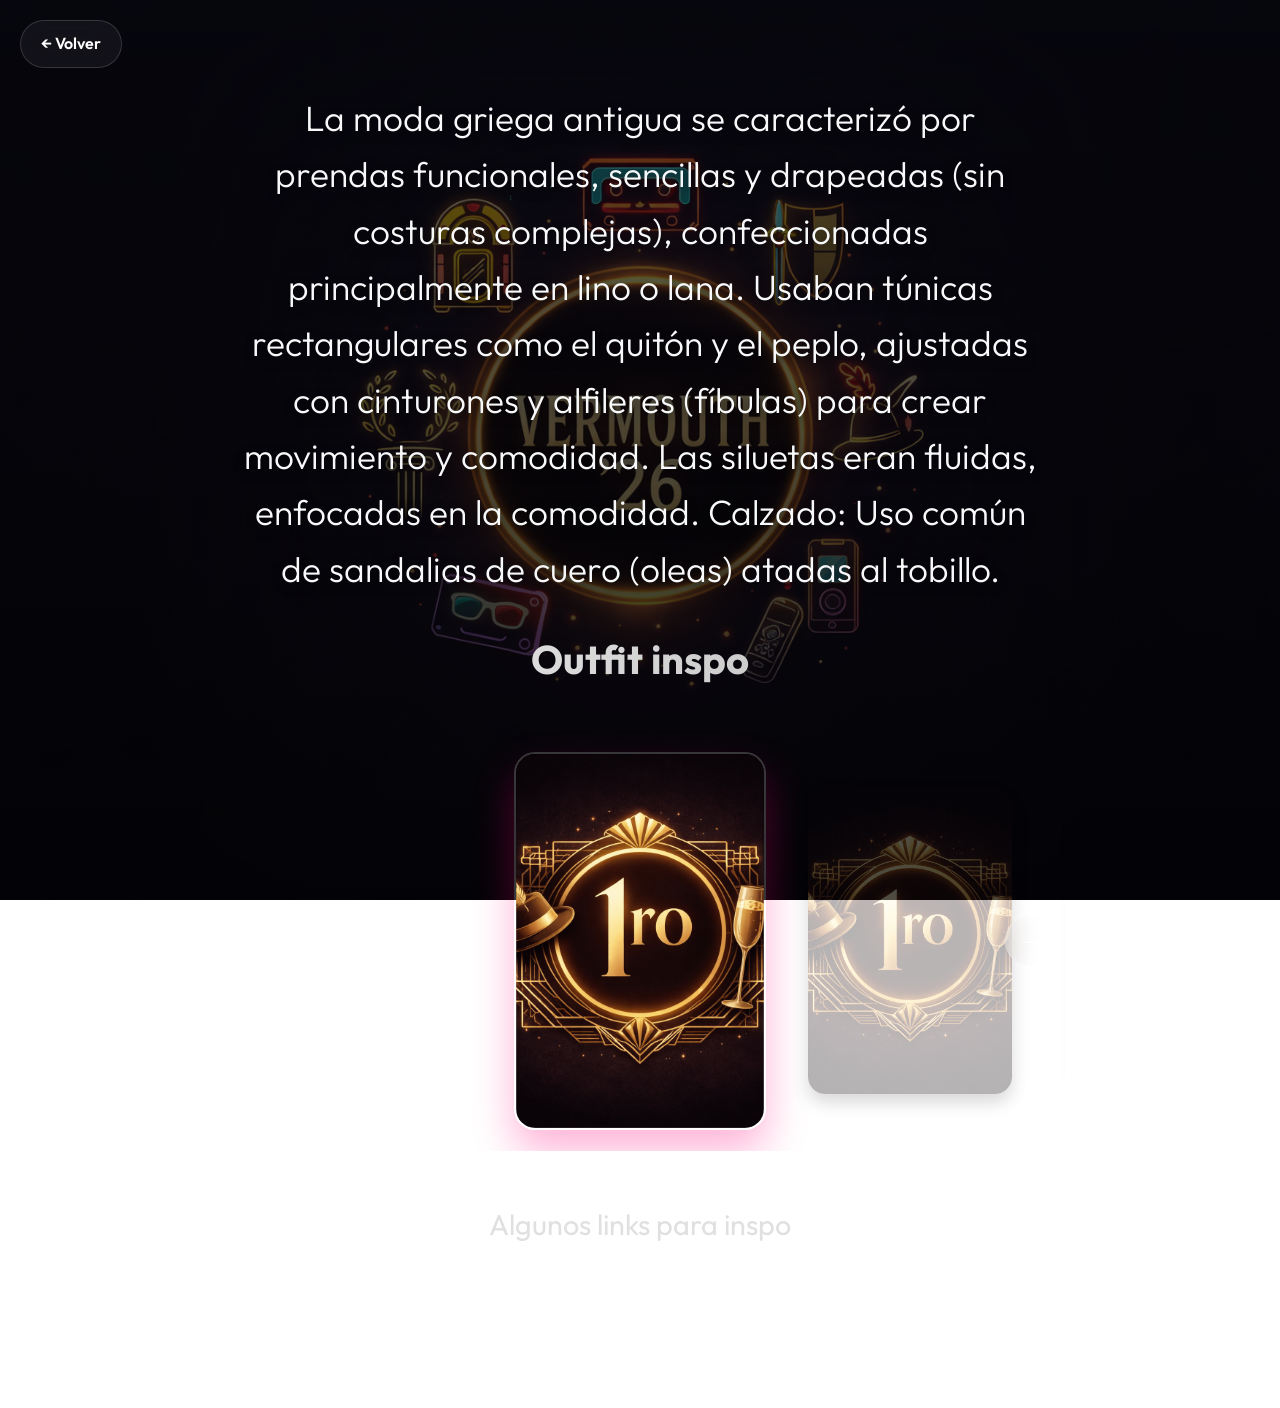
==== Vermouth26-1ro.html @ 634c26fa "Add files via upload" ====
<!DOCTYPE html>
<html lang="es">
<head>
    <meta charset="UTF-8">
    <meta name="viewport" content="width=device-width, initial-scale=1.0">
    <title>Vermouth '26 - 1er Año</title>
    <link rel="stylesheet" href="style.css">
    <style>
        :root { --bg-image: url('Imagenes/Vermouth26.png'); /* Modify if needed */ }
    </style>
</head>
<body class="detail-body">

    <a href="index.html" class="back-btn">&#8592; Volver</a>

    <div class="frase">La moda griega antigua se caracterizó por prendas funcionales, sencillas y drapeadas (sin costuras complejas), confeccionadas principalmente en lino o lana. Usaban túnicas rectangulares como el quitón y el peplo, ajustadas con cinturones y alfileres (fíbulas) para crear movimiento y comodidad. Las siluetas eran fluidas, enfocadas en la comodidad. Calzado: Uso común de sandalias de cuero (oleas) atadas al tobillo.</div>

    <h1>Outfit inspo</h1>

    <div class="carousel">
        <button class="prev">&#8592;</button>

        <div class="carousel-track" id="track">
            <img src="Imagenes/Vermouth26-1ro.png" alt="Inspo 1">
            <img src="Imagenes/Vermouth26-1ro.png" alt="Inspo 2">
            <img src="Imagenes/Vermouth26-1ro.png" alt="Inspo 3">
            <img src="Imagenes/Vermouth26-1ro.png" alt="Inspo 4">
            <img src="Imagenes/Vermouth26-1ro.png" alt="Inspo 5">
            <img src="Imagenes/Vermouth26-1ro.png" alt="Inspo 6">
        </div>

        <button class="next">&#8594;</button>
    </div>

    <h2>Algunos links para inspo</h2>

    <div class="pelis">
        <a href="https://ar.pinterest.com/search/pins/?q=Moda%20estilo%20a%C3%B1os%2020&rs=srs&b_id=BI898ssiskAQAAAAAAAAAACJFfBYv67V8q4_ZIR__wxgL2_XVnflp6b8U3lktpnnsLp9rqriib735zh2ZUX7XooWyocNDG4O5g&source_id=GiAfJtuC" target="_blank">Pinterest</a>
        <a href="https://www.tiktok.com/search/video?q=vestimenta%20de%20los%2020&t=1773929312959" target="_blank">TikTok</a>
        <a href="https://www.google.com/search?q=moda+de+los+a%C3%B1os+20" target="_blank">Google</a>
    </div>

    <script src="script.js"></script>
</body>
</html>
---- style.css ----
@import url('https://fonts.googleapis.com/css2?family=Outfit:wght@300;400;600;800&display=swap');

:root {
    --primary-color: #ff007b;
    --secondary-color: #7b00ff;
    --dark-bg: #0b0c10;
    --text-light: #f8f9fa;
    --glass-bg: rgba(255, 255, 255, 0.05);
    --glass-border: rgba(255, 255, 255, 0.15);
    
    /* Variables for individual pages by default */
    --bg-image: url('Imagenes/Vermouth26.png');
}

* {
    margin: 0;
    padding: 0;
    box-sizing: border-box;
}

body {
    font-family: 'Outfit', sans-serif;
    min-height: 100vh;
    background-color: var(--dark-bg);
    color: var(--text-light);
    line-height: 1.6;
    overflow-x: hidden;
}

/* =======================================
   INDEX PAGE GRID
========================================== */
.index-body {
    background: linear-gradient(rgba(11, 12, 16, 0.7), rgba(11, 12, 16, 0.9)),
                var(--bg-image);
    background-size: cover;
    background-position: center;
    background-attachment: fixed;
    display: flex;
    flex-direction: column;
    justify-content: flex-start;
    align-items: center;
    padding: 40px 20px;
}

.header-title {
    text-align: center;
    margin-bottom: 40px;
    animation: fadeInDown 1s ease forwards;
}

.header-title h1 {
    font-size: 3.5rem;
    font-weight: 800;
    background: linear-gradient(45deg, var(--primary-color), var(--secondary-color), #00ffcc);
    -webkit-background-clip: text;
    -webkit-text-fill-color: transparent;
    text-transform: uppercase;
    letter-spacing: 2px;
    text-shadow: 0 10px 30px rgba(255, 0, 123, 0.3);
}

.header-title p {
    font-size: 1.2rem;
    color: #ccc;
    font-weight: 300;
    margin-top: 10px;
}

.container {
    width: 100%;
    max-width: 1100px;
}

.image-grid {
    display: grid;
    grid-template-columns: repeat(auto-fit, minmax(260px, 1fr));
    gap: 30px;
    justify-items: center;
    padding-bottom: 50px;
}

.grid-item {
    width: 100%;
    max-width: 300px;
    aspect-ratio: 1;
    border-radius: 24px;
    overflow: hidden;
    position: relative;
    text-decoration: none;
    
    /* GLASSMORPHISM */
    backdrop-filter: blur(16px);
    background: var(--glass-bg);
    border: 1px solid var(--glass-border);
    box-shadow: 0 15px 35px rgba(0, 0, 0, 0.4);
    
    transition: all 0.4s cubic-bezier(0.175, 0.885, 0.32, 1.275);
    
    opacity: 0;
    transform: translateY(30px);
    animation: fadeUp 0.6s ease forwards;
}

/* Stagger Animations */
.grid-item:nth-child(1) { animation-delay: 0.1s; }
.grid-item:nth-child(2) { animation-delay: 0.2s; }
.grid-item:nth-child(3) { animation-delay: 0.3s; }
.grid-item:nth-child(4) { animation-delay: 0.4s; }
.grid-item:nth-child(5) { animation-delay: 0.5s; }
.grid-item:nth-child(6) { animation-delay: 0.6s; }

.grid-item img {
    width: 100%;
    height: 100%;
    object-fit: cover;
    transition: transform 0.5s ease, filter 0.5s ease;
}

.grid-item .overlay-content {
    position: absolute;
    bottom: -60px;
    left: 0;
    right: 0;
    background: linear-gradient(transparent, rgba(0, 0, 0, 0.9));
    padding: 20px;
    text-align: center;
    transition: bottom 0.4s ease;
}

.grid-item h3 {
    color: white;
    font-size: 1.4rem;
    font-weight: 600;
    margin: 0;
}

@media (hover: hover) {
    .grid-item:hover {
        transform: translateY(-10px) scale(1.02);
        box-shadow: 0 20px 40px rgba(123, 0, 255, 0.4);
        border-color: rgba(255, 255, 255, 0.3);
    }
    .grid-item:hover img {
        transform: scale(1.1);
        filter: brightness(0.8);
    }
    .grid-item:hover .overlay-content {
        bottom: 0;
    }
}

/* =======================================
   SURPRISE PAGE (5to Año)
========================================== */
.surprise-card {
    background: linear-gradient(135deg, #1a0033, #001133);
    display: flex;
    justify-content: center;
    align-items: center;
}
.surprise-card::before {
    content: '?';
    font-size: 8rem;
    font-weight: 800;
    background: linear-gradient(45deg, #ff007b, #7b00ff);
    -webkit-background-clip: text;
    -webkit-text-fill-color: transparent;
    animation: pulseGlow 2s infinite alternate;
}

.surprise-body {
    background: radial-gradient(circle, #1a0033 0%, #000 100%);
    display: flex;
    flex-direction: column;
    justify-content: center;
    align-items: center;
    text-align: center;
}

.mystery-container {
    padding: 40px;
    backdrop-filter: blur(20px);
    background: rgba(255,255,255,0.02);
    border: 1px solid rgba(123, 0, 255, 0.3);
    border-radius: 30px;
    box-shadow: 0 0 50px rgba(123, 0, 255, 0.2);
    max-width: 600px;
    animation: scaleIn 1s cubic-bezier(0.2, 0.8, 0.2, 1);
}

.mystery-icon {
    font-size: 6rem;
    margin-bottom: 20px;
    animation: float 4s ease-in-out infinite;
    display: inline-block;
}

.mystery-container h1 {
    font-size: 2.8rem;
    background: linear-gradient(to right, #00ffcc, #7b00ff);
    -webkit-background-clip: text;
    -webkit-text-fill-color: transparent;
    margin-bottom: 15px;
}

.mystery-container p {
    font-size: 1.2rem;
    color: #aaa;
}

/* =======================================
   INDIVIDUAL PAGES
========================================== */
.detail-body {
    background: linear-gradient(rgba(0,0,0,0.6), rgba(0,0,0,0.8)), var(--bg-image);
    background-size: cover;
    background-position: center;
    background-attachment: fixed;
    text-align: center;
    padding: 30px 20px;
}

.back-btn {
    position: absolute;
    top: 20px;
    left: 20px;
    text-decoration: none;
    color: white;
    background: var(--glass-bg);
    border: 1px solid var(--glass-border);
    padding: 10px 20px;
    border-radius: 50px;
    backdrop-filter: blur(10px);
    font-weight: 600;
    transition: 0.3s;
    z-index: 100;
}
.back-btn:hover {
    background: rgba(255,255,255,0.1);
    transform: translateX(-5px);
}

.frase {
    font-size: 2.2rem;
    font-weight: 300;
    margin: 60px auto 30px;
    max-width: 800px;
    text-shadow: 0 4px 10px rgba(0,0,0,0.5);
    animation: fadeUp 0.8s ease forwards;
}

.detail-body h1 {
    font-size: 2.5rem;
    margin-top: 20px;
    background: linear-gradient(to right, #fff, #aaa);
    -webkit-background-clip: text;
    -webkit-text-fill-color: transparent;
}

.detail-body h2 {
    margin-top: 50px;
    font-size: 1.8rem;
    font-weight: 400;
    color: #e0e0e0;
}

/* CAROUSEL */
.carousel {
    position: relative;
    width: 100%;
    max-width: 850px;
    margin: 40px auto;
    overflow: hidden;
    padding: 30px 0;
}

.carousel-track {
    display: flex;
    transition: transform 0.6s cubic-bezier(0.25, 1, 0.5, 1);
}

.carousel img {
    width: 240px;
    height: 360px;
    object-fit: cover;
    margin: 0 15px;
    border-radius: 20px;
    opacity: 0.3;
    transform: scale(0.85);
    transition: all 0.6s cubic-bezier(0.25, 1, 0.5, 1);
    box-shadow: 0 10px 20px rgba(0,0,0,0.5);
}

.carousel img.active {
    opacity: 1;
    transform: scale(1.05);
    box-shadow: 0 20px 40px rgba(255, 0, 123, 0.3);
    border: 2px solid rgba(255,255,255,0.2);
}

.carousel button {
    position: absolute;
    top: 50%;
    transform: translateY(-50%);
    background: rgba(255, 255, 255, 0.1);
    backdrop-filter: blur(10px);
    border: 1px solid rgba(255, 255, 255, 0.2);
    color: white;
    font-size: 1.5rem;
    cursor: pointer;
    width: 50px;
    height: 50px;
    border-radius: 50%;
    transition: 0.3s;
    z-index: 10;
}
.carousel button:hover {
    background: var(--primary-color);
    border-color: var(--primary-color);
    box-shadow: 0 0 15px var(--primary-color);
}
.prev { left: 10px; }
.next { right: 10px; }

/* LINKS / PELIS */
.pelis {
    margin-top: 30px;
    display: flex;
    justify-content: center;
    gap: 20px;
    flex-wrap: wrap;
    padding-bottom: 50px;
}

.pelis a {
    text-decoration: none;
    color: white;
    background: var(--glass-bg);
    border: 1px solid var(--glass-border);
    padding: 12px 30px;
    border-radius: 30px;
    backdrop-filter: blur(10px);
    transition: 0.3s;
    font-weight: 600;
    letter-spacing: 1px;
}

.pelis a:hover {
    background: var(--primary-color);
    box-shadow: 0 5px 20px rgba(255, 0, 123, 0.4);
    transform: translateY(-3px);
}

/* =======================================
   ANIMACIONES CLAVE
========================================== */
@keyframes fadeUp {
    from { opacity: 0; transform: translateY(30px); }
    to { opacity: 1; transform: translateY(0); }
}

@keyframes fadeInDown {
    from { opacity: 0; transform: translateY(-30px); }
    to { opacity: 1; transform: translateY(0); }
}

@keyframes pulseGlow {
    from { text-shadow: 0 0 20px var(--primary-color); }
    to { text-shadow: 0 0 40px var(--secondary-color), 0 0 80px var(--primary-color); }
}

@keyframes float {
    0%, 100% { transform: translateY(0); }
    50% { transform: translateY(-20px); }
}

@keyframes scaleIn {
    from { opacity: 0; transform: scale(0.9); }
    to { opacity: 1; transform: scale(1); }
}

/* =======================================
   COUNTDOWN & LOCK
========================================== */
.countdown-box {
    display: flex;
    justify-content: center;
    gap: 15px;
    margin: 20px 0 40px;
    animation: fadeUp 1s ease forwards;
}

.time-section {
    background: var(--glass-bg);
    border: 1px solid var(--glass-border);
    backdrop-filter: blur(10px);
    padding: 10px 20px;
    border-radius: 15px;
    min-width: 80px;
    box-shadow: 0 10px 20px rgba(0,0,0,0.3);
}

.time-section h2 {
    font-size: 2rem;
    font-weight: 800;
    color: var(--primary-color);
    margin: 0;
    line-height: 1.1;
}

.time-section span {
    font-size: 0.8rem;
    text-transform: uppercase;
    color: #ccc;
    letter-spacing: 1px;
}

.locked-card {
    position: absolute;
    inset: 0;
    background: rgba(0, 0, 0, 0.8);
    backdrop-filter: blur(5px);
    display: flex;
    flex-direction: column;
    justify-content: center;
    align-items: center;
    z-index: 10;
    border-radius: 24px;
}

.locked-card span {
    font-size: 3rem;
    margin-bottom: 10px;
}

.locked-card p {
    font-weight: 600;
    color: #ff4d4d;
    font-size: 1.1rem;
}

/* Hidden by JS when unlocked */
.hidden {
    display: none !important;
}

/* =======================================
   EXTRA SECTIONS (INFO & TICKETS)
========================================== */
.extra-sections {
    width: 100%;
    max-width: 1100px;
    display: flex;
    flex-wrap: wrap;
    gap: 30px;
    justify-content: center;
    padding: 0 20px 50px;
}

.info-card {
    flex: 1 1 350px;
    backdrop-filter: blur(16px);
    background: var(--glass-bg);
    border: 1px solid var(--glass-border);
    border-radius: 24px;
    padding: 30px;
    box-shadow: 0 15px 35px rgba(0, 0, 0, 0.4);
    transition: transform 0.3s ease, box-shadow 0.3s ease;
    
    opacity: 0;
    transform: translateY(30px);
}

.info-card:hover {
    transform: translateY(-5px);
    box-shadow: 0 20px 40px rgba(123, 0, 255, 0.3);
    border-color: rgba(255, 255, 255, 0.25);
}

.fade-up-delay {
    animation: fadeUp 0.8s ease 0.7s forwards;
}
.fade-up-delay-2 {
    animation: fadeUp 0.8s ease 0.9s forwards;
}

.info-card h2 {
    font-size: 2rem;
    margin-bottom: 20px;
    background: linear-gradient(45deg, #00ffcc, #7b00ff);
    -webkit-background-clip: text;
    -webkit-text-fill-color: transparent;
    text-align: center;
}

.info-content {
    margin-bottom: 25px;
    font-size: 1.1rem;
    color: #e0e0e0;
}

.info-content p {
    margin-bottom: 10px;
    display: flex;
    align-items: center;
    flex-wrap: wrap;
}

.info-content .label {
    font-weight: 600;
    color: var(--primary-color);
    margin-right: 10px;
    min-width: 70px;
}

.schedule-section {
    margin-top: 15px;
    margin-bottom: 20px;
}

.schedule-list {
    list-style: none;
    padding-left: 15px;
    margin-top: 10px;
    border-left: 2px solid var(--primary-color);
}

.schedule-list li {
    margin-bottom: 6px;
    font-size: 1.05rem;
    color: #e0e0e0;
}

.schedule-list li strong {
    color: #fff;
    display: inline-block;
    width: 75px; 
}

.hype-text {
    margin-top: 20px !important;
    font-style: italic;
    color: #00ffcc;
    text-align: center;
    justify-content: center !important;
    text-shadow: 0 0 10px rgba(0,255,204,0.3);
}

/* Glow Buttons */
.glow-btn {
    display: inline-flex;
    align-items: center;
    justify-content: center;
    gap: 10px;
    width: 100%;
    padding: 12px 20px;
    border-radius: 50px;
    text-decoration: none;
    font-weight: 600;
    font-size: 1.1rem;
    color: white;
    background: linear-gradient(45deg, var(--primary-color), var(--secondary-color));
    border: none;
    cursor: pointer;
    transition: all 0.3s ease;
    box-shadow: 0 5px 15px rgba(255, 0, 123, 0.4);
}

.glow-btn:hover {
    box-shadow: 0 5px 25px rgba(255, 0, 123, 0.7);
    transform: scale(1.02);
}

/* Tickets & Sellers */
.price-badge {
    text-align: center;
    background: rgba(0,0,0,0.3);
    border-radius: 15px;
    padding: 15px;
    margin-bottom: 25px;
    border: 1px solid rgba(255, 0, 123, 0.3);
}

.price-label {
    display: block;
    font-size: 0.9rem;
    color: #bbb;
    text-transform: uppercase;
    letter-spacing: 1px;
}

.price-value {
    font-size: 2.8rem;
    font-weight: 800;
    color: #fff;
    text-shadow: 0 0 20px rgba(255, 0, 123, 0.6);
}

.sellers-heading {
    font-size: 1.2rem;
    font-weight: 400;
    color: #bbb;
    margin-bottom: 15px;
    text-align: center;
}

.sellers-grid {
    display: flex;
    flex-direction: column;
    gap: 15px;
}

.seller-item {
    display: flex;
    justify-content: space-between;
    align-items: center;
    background: rgba(255, 255, 255, 0.03);
    border-radius: 15px;
    padding: 10px 15px;
    border: 1px solid rgba(255, 255, 255, 0.05);
    transition: background 0.3s ease;
}

.seller-item:hover {
    background: rgba(255, 255, 255, 0.08);
}

.seller-info {
    display: flex;
    flex-direction: column;
}

.seller-name {
    font-weight: 600;
    font-size: 1.1rem;
    color: #fff;
}

.seller-zone {
    font-size: 0.85rem;
    color: var(--primary-color);
}

.ig-btn {
    width: auto;
    padding: 8px 15px;
    font-size: 0.9rem;
    background: linear-gradient(45deg, #f09433 0%, #e6683c 25%, #dc2743 50%, #cc2366 75%, #bc1888 100%);
    box-shadow: 0 5px 15px rgba(220, 39, 67, 0.3);
}

.ig-btn:hover {
    box-shadow: 0 5px 25px rgba(220, 39, 67, 0.6);
}

.ig-mega-btn {
    padding: 18px 30px;
    font-size: 1.2rem;
    font-weight: 800;
    text-transform: uppercase;
    letter-spacing: 1px;
    border-radius: 50px;
    background: linear-gradient(45deg, #f09433 0%, #e6683c 25%, #dc2743 50%, #cc2366 75%, #bc1888 100%);
    box-shadow: 0 10px 30px rgba(220, 39, 67, 0.4);
    transition: all 0.4s cubic-bezier(0.175, 0.885, 0.32, 1.275);
    width: 100%;
}

.ig-mega-btn:hover {
    box-shadow: 0 15px 40px rgba(220, 39, 67, 0.7);
    transform: translateY(-5px) scale(1.02);
}

.single-seller-cta strong {
    color: #fff;
    font-weight: 800;
    background: linear-gradient(to right, #00ffcc, #fff);
    -webkit-background-clip: text;
    -webkit-text-fill-color: transparent;
}

/* =======================================
   RESPONSIVE
========================================== */
@media (max-width: 768px) {
    .header-title h1 { font-size: 2.2rem; }
    .countdown-box { gap: 8px; flex-wrap: wrap; }
    .time-section { min-width: 65px; padding: 10px; }
    .time-section h2 { font-size: 1.5rem; }
    .time-section span { font-size: 0.7rem; }
    .carousel img { width: 180px; height: 280px; margin: 0 10px; }
    .frase { font-size: 1.5rem; padding: 0 15px; }
    .mystery-container { margin: 20px; padding: 30px 20px; }
    .mystery-icon { font-size: 4rem; }
    .mystery-container h1 { font-size: 2rem; }
}

@media (max-width: 480px) {
    .seller-item {
        flex-direction: column;
        gap: 10px;
        text-align: center;
    }
}
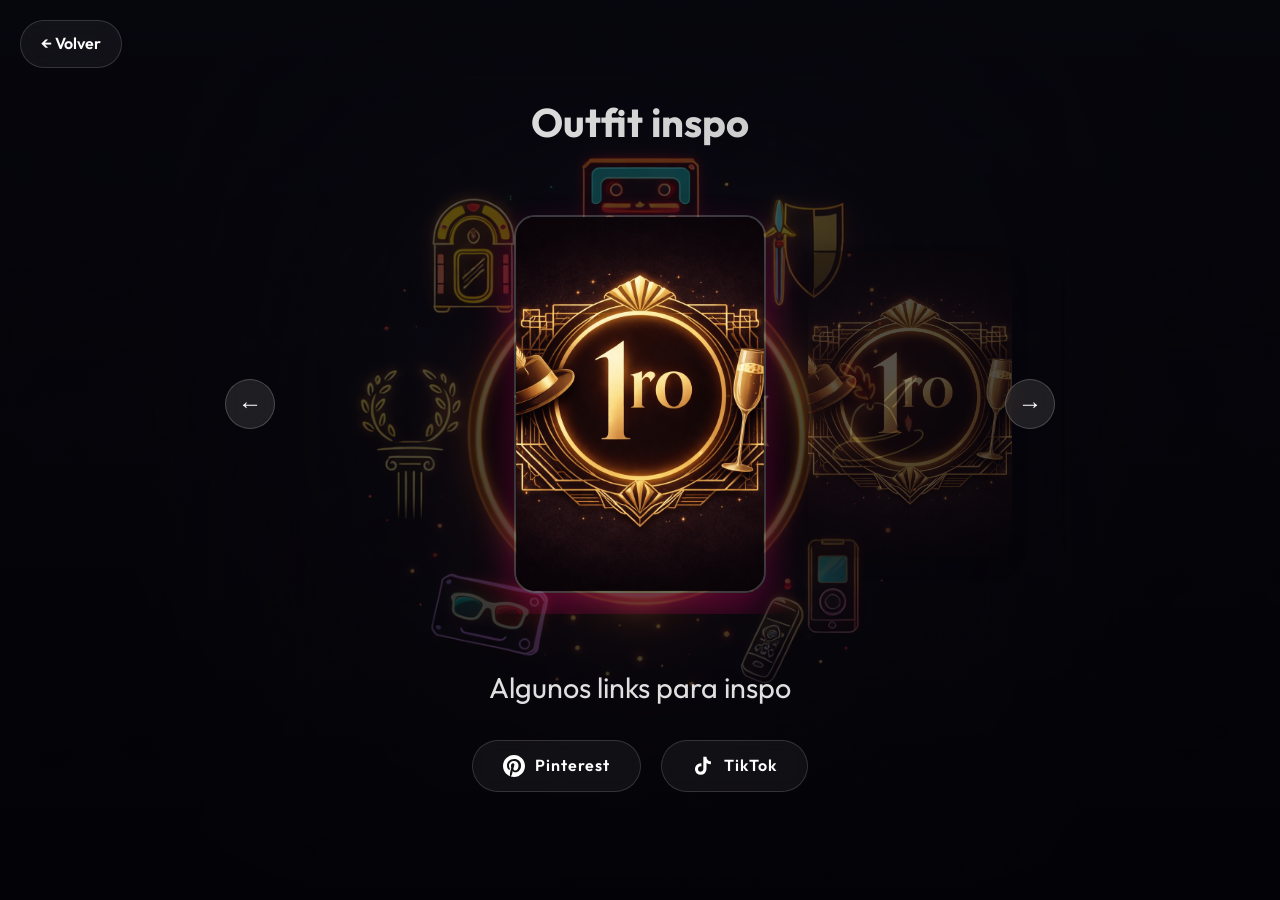
==== commit de6d263e: "Initial commit: Vermouth 26 - web completa con logos Pinterest y TikTok" ====
--- a/Vermouth26-1ro.html
+++ b/Vermouth26-1ro.html
@@ -13,7 +13,7 @@
 
     <a href="index.html" class="back-btn">&#8592; Volver</a>
 
-    <div class="frase">La moda griega antigua se caracterizó por prendas funcionales, sencillas y drapeadas (sin costuras complejas), confeccionadas principalmente en lino o lana. Usaban túnicas rectangulares como el quitón y el peplo, ajustadas con cinturones y alfileres (fíbulas) para crear movimiento y comodidad. Las siluetas eran fluidas, enfocadas en la comodidad. Calzado: Uso común de sandalias de cuero (oleas) atadas al tobillo.</div>
+    <div class="frase"></div>
 
     <h1>Outfit inspo</h1>
 
@@ -35,9 +35,14 @@
     <h2>Algunos links para inspo</h2>
 
     <div class="pelis">
-        <a href="https://ar.pinterest.com/search/pins/?q=Moda%20estilo%20a%C3%B1os%2020&rs=srs&b_id=BI898ssiskAQAAAAAAAAAACJFfBYv67V8q4_ZIR__wxgL2_XVnflp6b8U3lktpnnsLp9rqriib735zh2ZUX7XooWyocNDG4O5g&source_id=GiAfJtuC" target="_blank">Pinterest</a>
-        <a href="https://www.tiktok.com/search/video?q=vestimenta%20de%20los%2020&t=1773929312959" target="_blank">TikTok</a>
-        <a href="https://www.google.com/search?q=moda+de+los+a%C3%B1os+20" target="_blank">Google</a>
+        <a href="https://ar.pinterest.com/search/pins/?q=Moda%20estilo%20a%C3%B1os%2020&rs=srs&b_id=BI898ssiskAQAAAAAAAAAACJFfBYv67V8q4_ZIR__wxgL2_XVnflp6b8U3lktpnnsLp9rqriib735zh2ZUX7XooWyocNDG4O5g&source_id=GiAfJtuC" target="_blank" class="social-btn pinterest-btn">
+            <svg xmlns="http://www.w3.org/2000/svg" viewBox="0 0 24 24" width="22" height="22" fill="currentColor"><path d="M12 0C5.373 0 0 5.373 0 12c0 5.084 3.163 9.426 7.627 11.174-.105-.949-.2-2.405.042-3.441.218-.937 1.407-5.965 1.407-5.965s-.359-.719-.359-1.782c0-1.668.967-2.914 2.171-2.914 1.023 0 1.518.769 1.518 1.69 0 1.029-.655 2.568-.994 3.995-.283 1.194.599 2.169 1.777 2.169 2.133 0 3.772-2.249 3.772-5.495 0-2.873-2.064-4.882-5.012-4.882-3.414 0-5.418 2.561-5.418 5.207 0 1.031.397 2.138.893 2.738a.36.36 0 0 1 .083.345l-.333 1.36c-.053.22-.174.267-.402.161-1.499-.698-2.436-2.889-2.436-4.649 0-3.785 2.75-7.262 7.929-7.262 4.163 0 7.398 2.967 7.398 6.931 0 4.136-2.607 7.464-6.227 7.464-1.216 0-2.359-.632-2.75-1.378l-.748 2.853c-.271 1.043-1.002 2.35-1.492 3.146C9.57 23.812 10.763 24 12 24c6.627 0 12-5.373 12-12S18.627 0 12 0z"/></svg>
+            Pinterest
+        </a>
+        <a href="https://www.tiktok.com/search/video?q=vestimenta%20de%20los%2020&t=1773929312959" target="_blank" class="social-btn tiktok-btn">
+            <svg xmlns="http://www.w3.org/2000/svg" viewBox="0 0 24 24" width="22" height="22" fill="currentColor"><path d="M19.59 6.69a4.83 4.83 0 0 1-3.77-4.25V2h-3.45v13.67a2.89 2.89 0 0 1-2.88 2.5 2.89 2.89 0 0 1-2.89-2.89 2.89 2.89 0 0 1 2.89-2.89c.28 0 .54.04.79.1V9.01a6.32 6.32 0 0 0-.79-.05 6.34 6.34 0 0 0-6.34 6.34 6.34 6.34 0 0 0 6.34 6.34 6.34 6.34 0 0 0 6.33-6.34V8.69a8.2 8.2 0 0 0 4.79 1.53V6.77a4.85 4.85 0 0 1-1.02-.08z"/></svg>
+            TikTok
+        </a>
     </div>
 
     <script src="script.js"></script>
--- a/style.css
+++ b/style.css
@@ -9,7 +9,7 @@
     --glass-border: rgba(255, 255, 255, 0.15);
     
     /* Variables for individual pages by default */
-    --bg-image: url('Imagenes/Vermouth26.png');
+    --bg-image: url('Imagenes/Vermouth26.jpeg');
 }
 
 * {
@@ -681,6 +681,48 @@
 }
 
 /* =======================================
+   SOCIAL BUTTONS (Pinterest & TikTok)
+========================================== */
+.social-btn {
+    display: inline-flex;
+    align-items: center;
+    gap: 10px;
+    text-decoration: none;
+    color: white;
+    background: var(--glass-bg);
+    border: 1px solid var(--glass-border);
+    padding: 12px 28px;
+    border-radius: 30px;
+    backdrop-filter: blur(10px);
+    transition: all 0.3s ease;
+    font-weight: 600;
+    letter-spacing: 1px;
+}
+
+.social-btn svg {
+    flex-shrink: 0;
+    transition: transform 0.3s ease;
+}
+
+.pinterest-btn:hover {
+    background: #BD081C;
+    border-color: #BD081C;
+    box-shadow: 0 5px 20px rgba(189, 8, 28, 0.5);
+    transform: translateY(-3px);
+}
+
+.tiktok-btn:hover {
+    background: #010101;
+    border-color: #69C9D0;
+    box-shadow: 0 5px 20px rgba(105, 201, 208, 0.35), 0 0 15px rgba(238, 29, 82, 0.3);
+    transform: translateY(-3px);
+}
+
+.social-btn:hover svg {
+    transform: scale(1.15);
+}
+
+/* =======================================
    RESPONSIVE
 ========================================== */
 @media (max-width: 768px) {
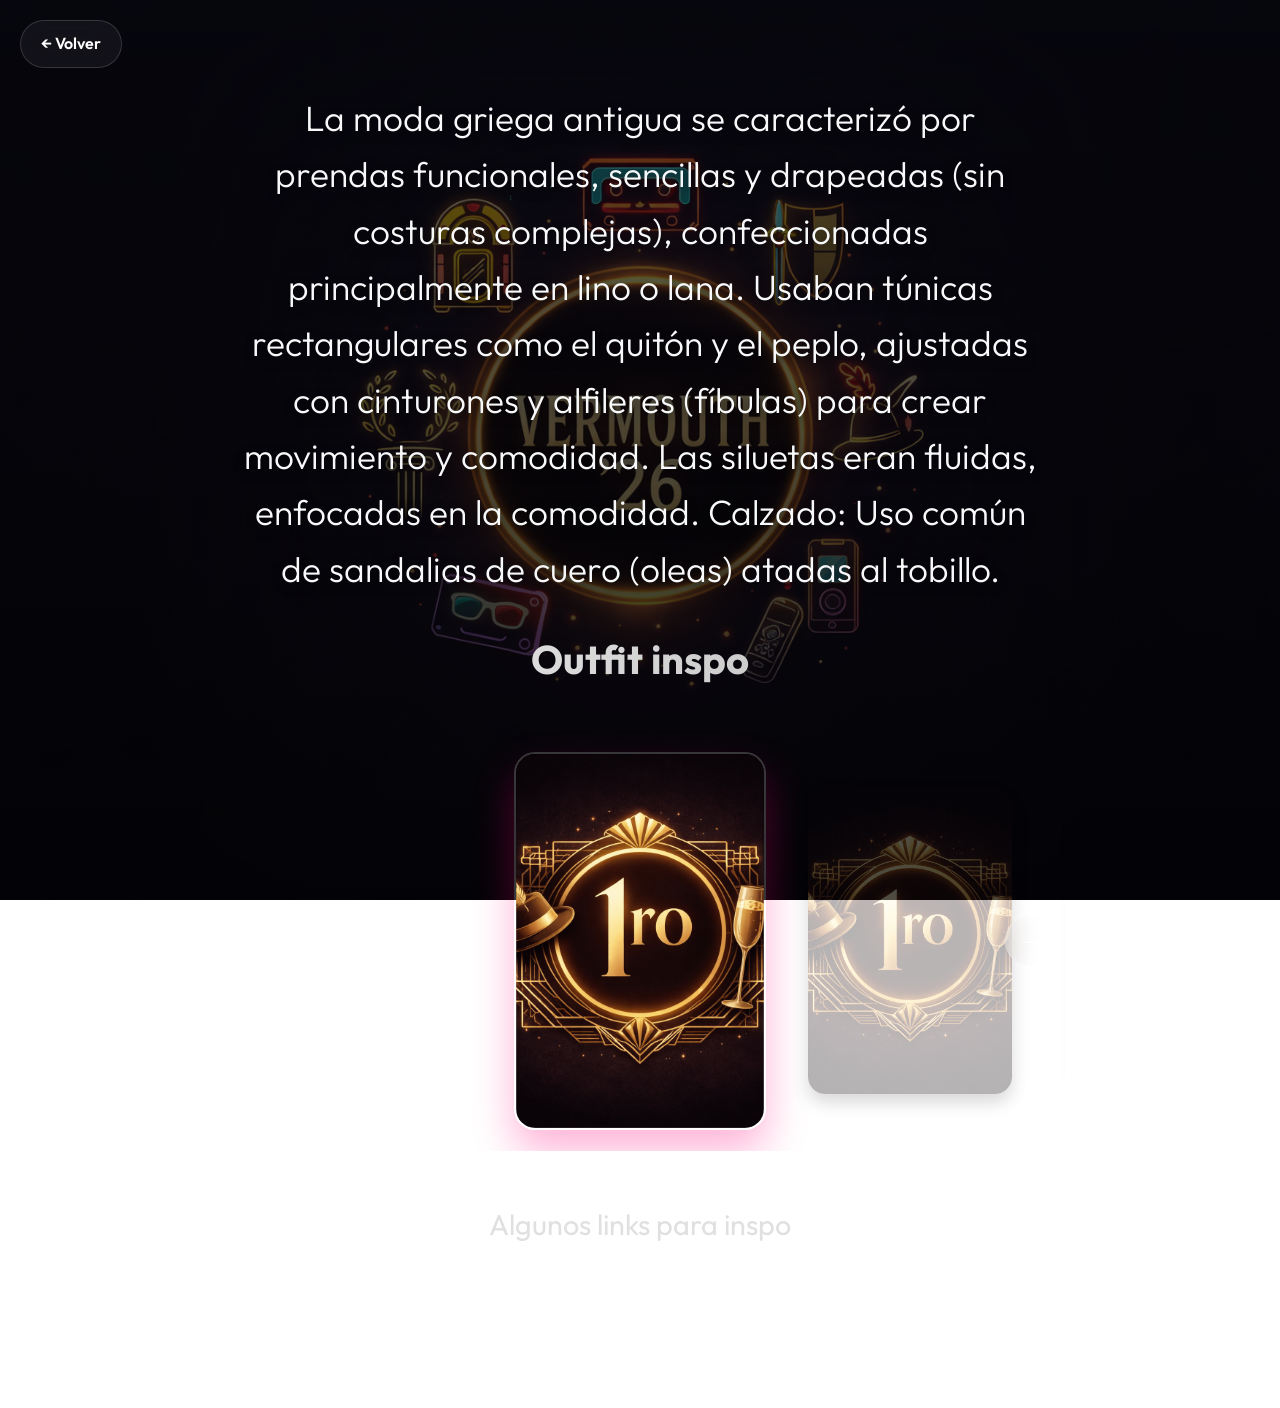
==== commit 5f5ee7b8: "Merge: keep local version with Pinterest and TikTok logos" ====
--- a/Vermouth26-1ro.html
+++ b/Vermouth26-1ro.html
@@ -13,7 +13,7 @@
 
     <a href="index.html" class="back-btn">&#8592; Volver</a>
 
-    <div class="frase"></div>
+    <div class="frase">La moda griega antigua se caracterizó por prendas funcionales, sencillas y drapeadas (sin costuras complejas), confeccionadas principalmente en lino o lana. Usaban túnicas rectangulares como el quitón y el peplo, ajustadas con cinturones y alfileres (fíbulas) para crear movimiento y comodidad. Las siluetas eran fluidas, enfocadas en la comodidad. Calzado: Uso común de sandalias de cuero (oleas) atadas al tobillo.</div>
 
     <h1>Outfit inspo</h1>
 
@@ -35,14 +35,9 @@
     <h2>Algunos links para inspo</h2>
 
     <div class="pelis">
-        <a href="https://ar.pinterest.com/search/pins/?q=Moda%20estilo%20a%C3%B1os%2020&rs=srs&b_id=BI898ssiskAQAAAAAAAAAACJFfBYv67V8q4_ZIR__wxgL2_XVnflp6b8U3lktpnnsLp9rqriib735zh2ZUX7XooWyocNDG4O5g&source_id=GiAfJtuC" target="_blank" class="social-btn pinterest-btn">
-            <svg xmlns="http://www.w3.org/2000/svg" viewBox="0 0 24 24" width="22" height="22" fill="currentColor"><path d="M12 0C5.373 0 0 5.373 0 12c0 5.084 3.163 9.426 7.627 11.174-.105-.949-.2-2.405.042-3.441.218-.937 1.407-5.965 1.407-5.965s-.359-.719-.359-1.782c0-1.668.967-2.914 2.171-2.914 1.023 0 1.518.769 1.518 1.69 0 1.029-.655 2.568-.994 3.995-.283 1.194.599 2.169 1.777 2.169 2.133 0 3.772-2.249 3.772-5.495 0-2.873-2.064-4.882-5.012-4.882-3.414 0-5.418 2.561-5.418 5.207 0 1.031.397 2.138.893 2.738a.36.36 0 0 1 .083.345l-.333 1.36c-.053.22-.174.267-.402.161-1.499-.698-2.436-2.889-2.436-4.649 0-3.785 2.75-7.262 7.929-7.262 4.163 0 7.398 2.967 7.398 6.931 0 4.136-2.607 7.464-6.227 7.464-1.216 0-2.359-.632-2.75-1.378l-.748 2.853c-.271 1.043-1.002 2.35-1.492 3.146C9.57 23.812 10.763 24 12 24c6.627 0 12-5.373 12-12S18.627 0 12 0z"/></svg>
-            Pinterest
-        </a>
-        <a href="https://www.tiktok.com/search/video?q=vestimenta%20de%20los%2020&t=1773929312959" target="_blank" class="social-btn tiktok-btn">
-            <svg xmlns="http://www.w3.org/2000/svg" viewBox="0 0 24 24" width="22" height="22" fill="currentColor"><path d="M19.59 6.69a4.83 4.83 0 0 1-3.77-4.25V2h-3.45v13.67a2.89 2.89 0 0 1-2.88 2.5 2.89 2.89 0 0 1-2.89-2.89 2.89 2.89 0 0 1 2.89-2.89c.28 0 .54.04.79.1V9.01a6.32 6.32 0 0 0-.79-.05 6.34 6.34 0 0 0-6.34 6.34 6.34 6.34 0 0 0 6.34 6.34 6.34 6.34 0 0 0 6.33-6.34V8.69a8.2 8.2 0 0 0 4.79 1.53V6.77a4.85 4.85 0 0 1-1.02-.08z"/></svg>
-            TikTok
-        </a>
+        <a href="https://ar.pinterest.com/search/pins/?q=Moda%20estilo%20a%C3%B1os%2020&rs=srs&b_id=BI898ssiskAQAAAAAAAAAACJFfBYv67V8q4_ZIR__wxgL2_XVnflp6b8U3lktpnnsLp9rqriib735zh2ZUX7XooWyocNDG4O5g&source_id=GiAfJtuC" target="_blank">Pinterest</a>
+        <a href="https://www.tiktok.com/search/video?q=vestimenta%20de%20los%2020&t=1773929312959" target="_blank">TikTok</a>
+        <a href="https://www.google.com/search?q=moda+de+los+a%C3%B1os+20" target="_blank">Google</a>
     </div>
 
     <script src="script.js"></script>
--- a/style.css
+++ b/style.css
@@ -9,7 +9,7 @@
     --glass-border: rgba(255, 255, 255, 0.15);
     
     /* Variables for individual pages by default */
-    --bg-image: url('Imagenes/Vermouth26.jpeg');
+    --bg-image: url('Imagenes/Vermouth26.png');
 }
 
 * {
@@ -681,48 +681,6 @@
 }
 
 /* =======================================
-   SOCIAL BUTTONS (Pinterest & TikTok)
-========================================== */
-.social-btn {
-    display: inline-flex;
-    align-items: center;
-    gap: 10px;
-    text-decoration: none;
-    color: white;
-    background: var(--glass-bg);
-    border: 1px solid var(--glass-border);
-    padding: 12px 28px;
-    border-radius: 30px;
-    backdrop-filter: blur(10px);
-    transition: all 0.3s ease;
-    font-weight: 600;
-    letter-spacing: 1px;
-}
-
-.social-btn svg {
-    flex-shrink: 0;
-    transition: transform 0.3s ease;
-}
-
-.pinterest-btn:hover {
-    background: #BD081C;
-    border-color: #BD081C;
-    box-shadow: 0 5px 20px rgba(189, 8, 28, 0.5);
-    transform: translateY(-3px);
-}
-
-.tiktok-btn:hover {
-    background: #010101;
-    border-color: #69C9D0;
-    box-shadow: 0 5px 20px rgba(105, 201, 208, 0.35), 0 0 15px rgba(238, 29, 82, 0.3);
-    transform: translateY(-3px);
-}
-
-.social-btn:hover svg {
-    transform: scale(1.15);
-}
-
-/* =======================================
    RESPONSIVE
 ========================================== */
 @media (max-width: 768px) {
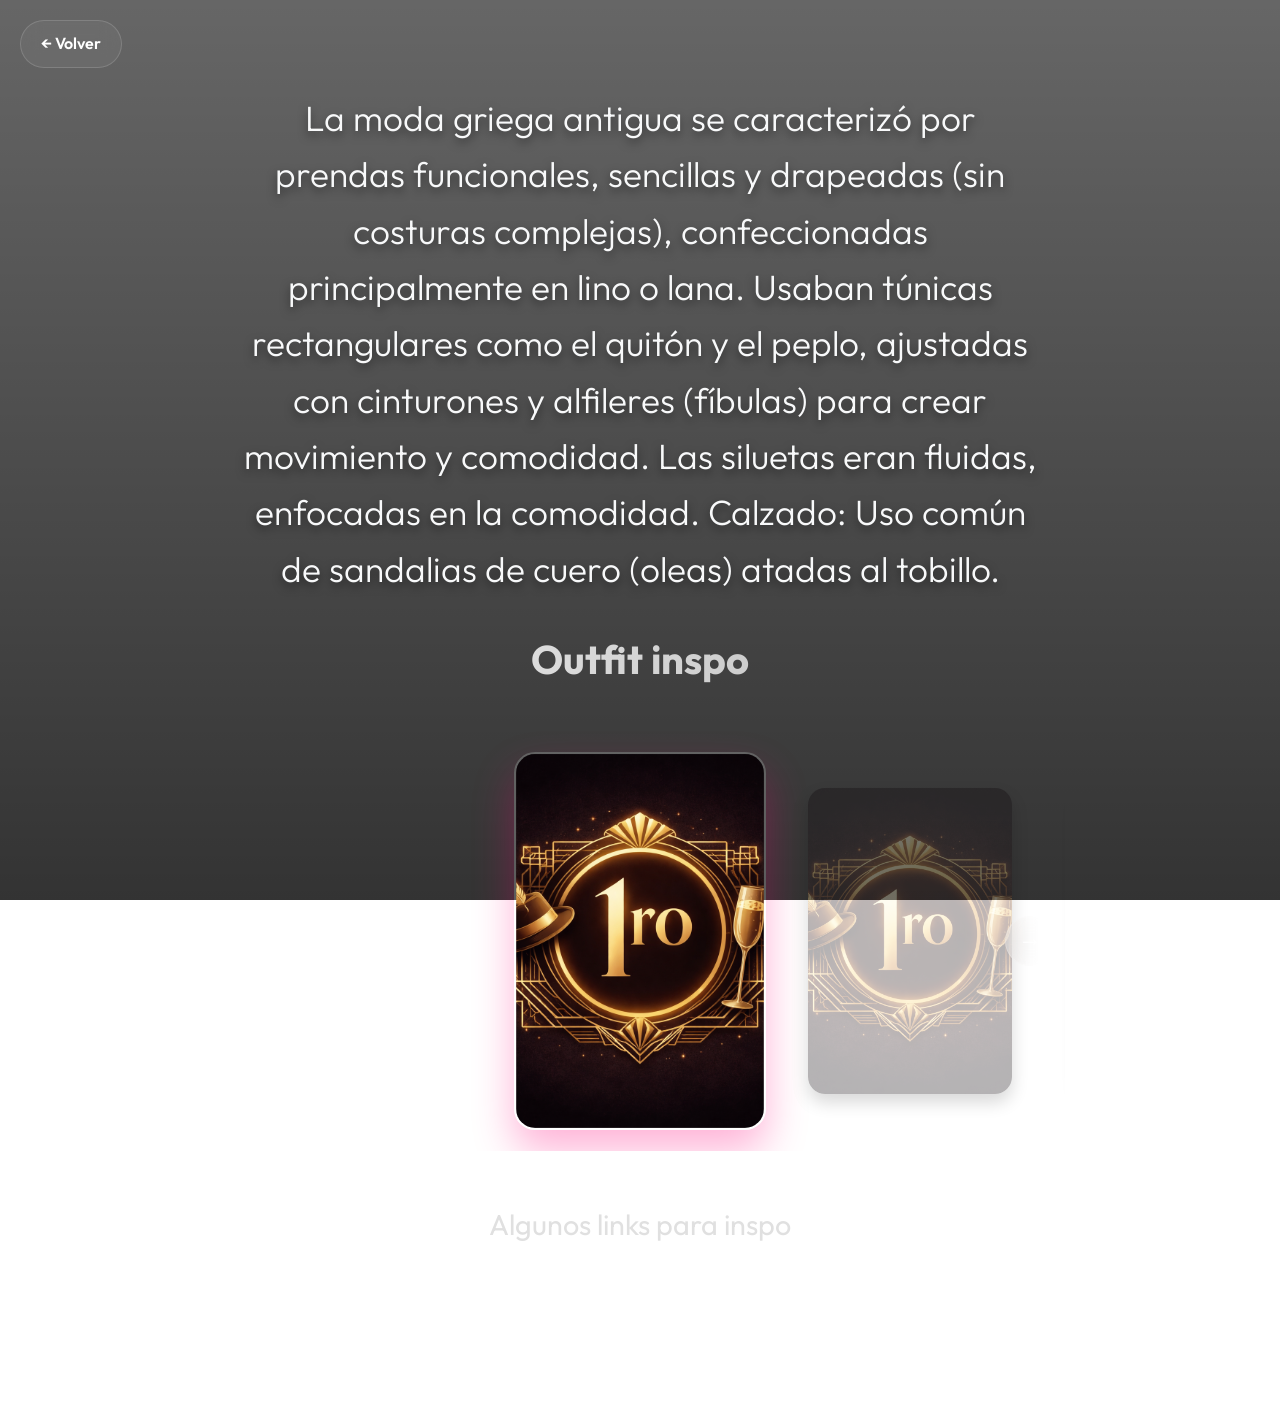
==== commit 165a5807: "Add parallax mobile background fix" ====
--- a/Vermouth26-1ro.html
+++ b/Vermouth26-1ro.html
@@ -10,6 +10,7 @@
     </style>
 </head>
 <body class="detail-body">
+    <div class="fondo-celular-fijo"></div>
 
     <a href="index.html" class="back-btn">&#8592; Volver</a>
 
--- a/style.css
+++ b/style.css
@@ -9,7 +9,7 @@
     --glass-border: rgba(255, 255, 255, 0.15);
     
     /* Variables for individual pages by default */
-    --bg-image: url('Imagenes/Vermouth26.png');
+    --bg-image: url('Imagenes/Vermouth26.jpeg');
 }
 
 * {
@@ -684,6 +684,25 @@
    RESPONSIVE
 ========================================== */
 @media (max-width: 768px) {
+    .fondo-celular-fijo {
+        position: fixed;
+        top: 0;
+        left: 0;
+        width: 100vw;
+        height: 100vh;
+        z-index: -1;
+        background: linear-gradient(rgba(11, 12, 16, 0.7), rgba(11, 12, 16, 0.9)), url('Imagenes/Vermouth26.jpeg');
+        background-size: cover;
+        background-position: center center;
+        background-repeat: no-repeat;
+        will-change: transform;
+    }
+
+    .index-body, .detail-body {
+        background: transparent !important;
+        min-height: 100vh;
+    }
+    
     .header-title h1 { font-size: 2.2rem; }
     .countdown-box { gap: 8px; flex-wrap: wrap; }
     .time-section { min-width: 65px; padding: 10px; }
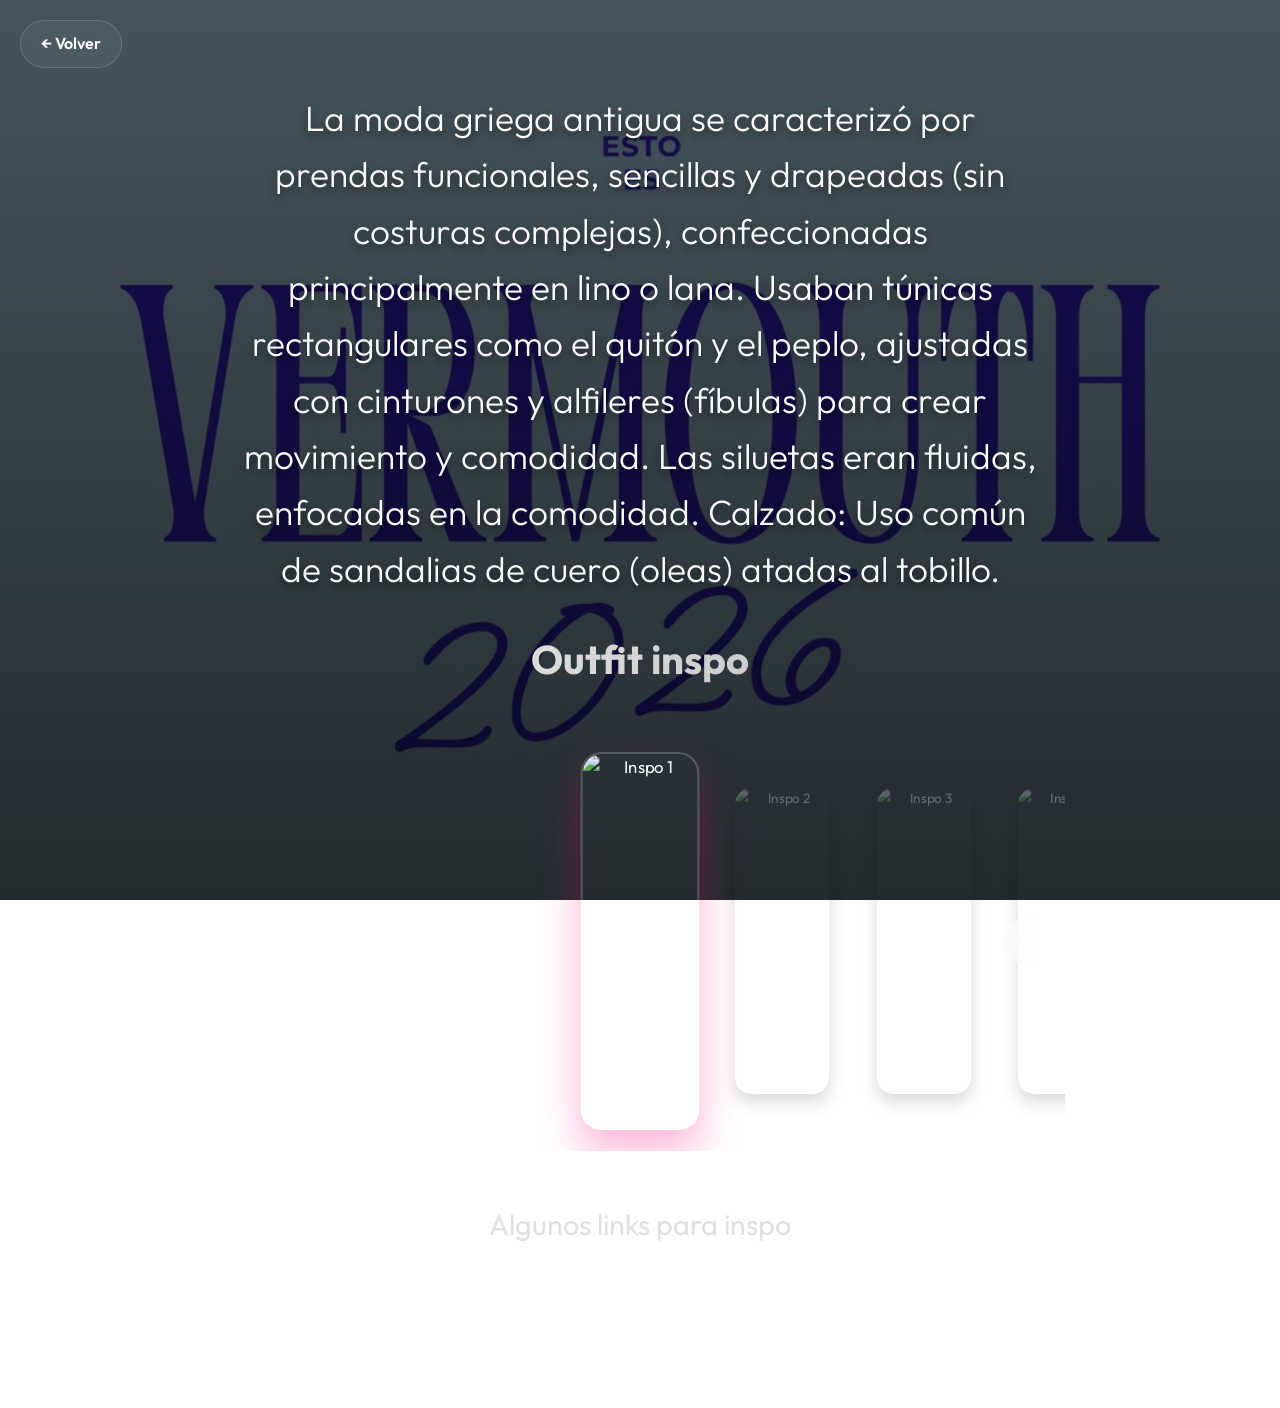
==== commit 0834f2c4: "Actualizar rutas de imágenes de portada" ====
--- a/Vermouth26-1ro.html
+++ b/Vermouth26-1ro.html
@@ -1,46 +1,46 @@
-<!DOCTYPE html>
-<html lang="es">
-<head>
-    <meta charset="UTF-8">
-    <meta name="viewport" content="width=device-width, initial-scale=1.0">
-    <title>Vermouth '26 - 1er Año</title>
-    <link rel="stylesheet" href="style.css">
-    <style>
-        :root { --bg-image: url('Imagenes/Vermouth26.png'); /* Modify if needed */ }
-    </style>
-</head>
-<body class="detail-body">
-    <div class="fondo-celular-fijo"></div>
-
-    <a href="index.html" class="back-btn">&#8592; Volver</a>
-
-    <div class="frase">La moda griega antigua se caracterizó por prendas funcionales, sencillas y drapeadas (sin costuras complejas), confeccionadas principalmente en lino o lana. Usaban túnicas rectangulares como el quitón y el peplo, ajustadas con cinturones y alfileres (fíbulas) para crear movimiento y comodidad. Las siluetas eran fluidas, enfocadas en la comodidad. Calzado: Uso común de sandalias de cuero (oleas) atadas al tobillo.</div>
-
-    <h1>Outfit inspo</h1>
-
-    <div class="carousel">
-        <button class="prev">&#8592;</button>
-
-        <div class="carousel-track" id="track">
-            <img src="Imagenes/Vermouth26-1ro.png" alt="Inspo 1">
-            <img src="Imagenes/Vermouth26-1ro.png" alt="Inspo 2">
-            <img src="Imagenes/Vermouth26-1ro.png" alt="Inspo 3">
-            <img src="Imagenes/Vermouth26-1ro.png" alt="Inspo 4">
-            <img src="Imagenes/Vermouth26-1ro.png" alt="Inspo 5">
-            <img src="Imagenes/Vermouth26-1ro.png" alt="Inspo 6">
-        </div>
-
-        <button class="next">&#8594;</button>
-    </div>
-
-    <h2>Algunos links para inspo</h2>
-
-    <div class="pelis">
-        <a href="https://ar.pinterest.com/search/pins/?q=Moda%20estilo%20a%C3%B1os%2020&rs=srs&b_id=BI898ssiskAQAAAAAAAAAACJFfBYv67V8q4_ZIR__wxgL2_XVnflp6b8U3lktpnnsLp9rqriib735zh2ZUX7XooWyocNDG4O5g&source_id=GiAfJtuC" target="_blank">Pinterest</a>
-        <a href="https://www.tiktok.com/search/video?q=vestimenta%20de%20los%2020&t=1773929312959" target="_blank">TikTok</a>
-        <a href="https://www.google.com/search?q=moda+de+los+a%C3%B1os+20" target="_blank">Google</a>
-    </div>
-
-    <script src="script.js"></script>
-</body>
+<!DOCTYPE html>
+<html lang="es">
+<head>
+    <meta charset="UTF-8">
+    <meta name="viewport" content="width=device-width, initial-scale=1.0">
+    <title>Vermouth '26 - 1er Año</title>
+    <link rel="stylesheet" href="style.css">
+    <style>
+        :root { --bg-image: url('Imagenes/Vermouth26.jpeg'); /* Modify if needed */ }
+    </style>
+</head>
+<body class="detail-body">
+    <div class="fondo-celular-fijo"></div>
+
+    <a href="index.html" class="back-btn">&#8592; Volver</a>
+
+    <div class="frase">La moda griega antigua se caracterizó por prendas funcionales, sencillas y drapeadas (sin costuras complejas), confeccionadas principalmente en lino o lana. Usaban túnicas rectangulares como el quitón y el peplo, ajustadas con cinturones y alfileres (fíbulas) para crear movimiento y comodidad. Las siluetas eran fluidas, enfocadas en la comodidad. Calzado: Uso común de sandalias de cuero (oleas) atadas al tobillo.</div>
+
+    <h1>Outfit inspo</h1>
+
+    <div class="carousel">
+        <button class="prev">&#8592;</button>
+
+        <div class="carousel-track" id="track">
+            <img src="Imagenes/Vermouth26-1ro.png" alt="Inspo 1">
+            <img src="Imagenes/Vermouth26-1ro.png" alt="Inspo 2">
+            <img src="Imagenes/Vermouth26-1ro.png" alt="Inspo 3">
+            <img src="Imagenes/Vermouth26-1ro.png" alt="Inspo 4">
+            <img src="Imagenes/Vermouth26-1ro.png" alt="Inspo 5">
+            <img src="Imagenes/Vermouth26-1ro.png" alt="Inspo 6">
+        </div>
+
+        <button class="next">&#8594;</button>
+    </div>
+
+    <h2>Algunos links para inspo</h2>
+
+    <div class="pelis">
+        <a href="https://ar.pinterest.com/search/pins/?q=Moda%20estilo%20a%C3%B1os%2020&rs=srs&b_id=BI898ssiskAQAAAAAAAAAACJFfBYv67V8q4_ZIR__wxgL2_XVnflp6b8U3lktpnnsLp9rqriib735zh2ZUX7XooWyocNDG4O5g&source_id=GiAfJtuC" target="_blank">Pinterest</a>
+        <a href="https://www.tiktok.com/search/video?q=vestimenta%20de%20los%2020&t=1773929312959" target="_blank">TikTok</a>
+        <a href="https://www.google.com/search?q=moda+de+los+a%C3%B1os+20" target="_blank">Google</a>
+    </div>
+
+    <script src="script.js"></script>
+</body>
 </html>
--- a/style.css
+++ b/style.css
@@ -1,724 +1,725 @@
-@import url('https://fonts.googleapis.com/css2?family=Outfit:wght@300;400;600;800&display=swap');
-
-:root {
-    --primary-color: #ff007b;
-    --secondary-color: #7b00ff;
-    --dark-bg: #0b0c10;
-    --text-light: #f8f9fa;
-    --glass-bg: rgba(255, 255, 255, 0.05);
-    --glass-border: rgba(255, 255, 255, 0.15);
-    
-    /* Variables for individual pages by default */
-    --bg-image: url('Imagenes/Vermouth26.jpeg');
-}
-
-* {
-    margin: 0;
-    padding: 0;
-    box-sizing: border-box;
-}
-
-body {
-    font-family: 'Outfit', sans-serif;
-    min-height: 100vh;
-    background-color: var(--dark-bg);
-    color: var(--text-light);
-    line-height: 1.6;
-    overflow-x: hidden;
-}
-
-/* =======================================
-   INDEX PAGE GRID
-========================================== */
-.index-body {
-    background: linear-gradient(rgba(11, 12, 16, 0.7), rgba(11, 12, 16, 0.9)),
-                var(--bg-image);
-    background-size: cover;
-    background-position: center;
-    background-attachment: fixed;
-    display: flex;
-    flex-direction: column;
-    justify-content: flex-start;
-    align-items: center;
-    padding: 40px 20px;
-}
-
-.header-title {
-    text-align: center;
-    margin-bottom: 40px;
-    animation: fadeInDown 1s ease forwards;
-}
-
-.header-title h1 {
-    font-size: 3.5rem;
-    font-weight: 800;
-    background: linear-gradient(45deg, var(--primary-color), var(--secondary-color), #00ffcc);
-    -webkit-background-clip: text;
-    -webkit-text-fill-color: transparent;
-    text-transform: uppercase;
-    letter-spacing: 2px;
-    text-shadow: 0 10px 30px rgba(255, 0, 123, 0.3);
-}
-
-.header-title p {
-    font-size: 1.2rem;
-    color: #ccc;
-    font-weight: 300;
-    margin-top: 10px;
-}
-
-.container {
-    width: 100%;
-    max-width: 1100px;
-}
-
-.image-grid {
-    display: grid;
-    grid-template-columns: repeat(auto-fit, minmax(260px, 1fr));
-    gap: 30px;
-    justify-items: center;
-    padding-bottom: 50px;
-}
-
-.grid-item {
-    width: 100%;
-    max-width: 300px;
-    aspect-ratio: 1;
-    border-radius: 24px;
-    overflow: hidden;
-    position: relative;
-    text-decoration: none;
-    
-    /* GLASSMORPHISM */
-    backdrop-filter: blur(16px);
-    background: var(--glass-bg);
-    border: 1px solid var(--glass-border);
-    box-shadow: 0 15px 35px rgba(0, 0, 0, 0.4);
-    
-    transition: all 0.4s cubic-bezier(0.175, 0.885, 0.32, 1.275);
-    
-    opacity: 0;
-    transform: translateY(30px);
-    animation: fadeUp 0.6s ease forwards;
-}
-
-/* Stagger Animations */
-.grid-item:nth-child(1) { animation-delay: 0.1s; }
-.grid-item:nth-child(2) { animation-delay: 0.2s; }
-.grid-item:nth-child(3) { animation-delay: 0.3s; }
-.grid-item:nth-child(4) { animation-delay: 0.4s; }
-.grid-item:nth-child(5) { animation-delay: 0.5s; }
-.grid-item:nth-child(6) { animation-delay: 0.6s; }
-
-.grid-item img {
-    width: 100%;
-    height: 100%;
-    object-fit: cover;
-    transition: transform 0.5s ease, filter 0.5s ease;
-}
-
-.grid-item .overlay-content {
-    position: absolute;
-    bottom: -60px;
-    left: 0;
-    right: 0;
-    background: linear-gradient(transparent, rgba(0, 0, 0, 0.9));
-    padding: 20px;
-    text-align: center;
-    transition: bottom 0.4s ease;
-}
-
-.grid-item h3 {
-    color: white;
-    font-size: 1.4rem;
-    font-weight: 600;
-    margin: 0;
-}
-
-@media (hover: hover) {
-    .grid-item:hover {
-        transform: translateY(-10px) scale(1.02);
-        box-shadow: 0 20px 40px rgba(123, 0, 255, 0.4);
-        border-color: rgba(255, 255, 255, 0.3);
-    }
-    .grid-item:hover img {
-        transform: scale(1.1);
-        filter: brightness(0.8);
-    }
-    .grid-item:hover .overlay-content {
-        bottom: 0;
-    }
-}
-
-/* =======================================
-   SURPRISE PAGE (5to Año)
-========================================== */
-.surprise-card {
-    background: linear-gradient(135deg, #1a0033, #001133);
-    display: flex;
-    justify-content: center;
-    align-items: center;
-}
-.surprise-card::before {
-    content: '?';
-    font-size: 8rem;
-    font-weight: 800;
-    background: linear-gradient(45deg, #ff007b, #7b00ff);
-    -webkit-background-clip: text;
-    -webkit-text-fill-color: transparent;
-    animation: pulseGlow 2s infinite alternate;
-}
-
-.surprise-body {
-    background: radial-gradient(circle, #1a0033 0%, #000 100%);
-    display: flex;
-    flex-direction: column;
-    justify-content: center;
-    align-items: center;
-    text-align: center;
-}
-
-.mystery-container {
-    padding: 40px;
-    backdrop-filter: blur(20px);
-    background: rgba(255,255,255,0.02);
-    border: 1px solid rgba(123, 0, 255, 0.3);
-    border-radius: 30px;
-    box-shadow: 0 0 50px rgba(123, 0, 255, 0.2);
-    max-width: 600px;
-    animation: scaleIn 1s cubic-bezier(0.2, 0.8, 0.2, 1);
-}
-
-.mystery-icon {
-    font-size: 6rem;
-    margin-bottom: 20px;
-    animation: float 4s ease-in-out infinite;
-    display: inline-block;
-}
-
-.mystery-container h1 {
-    font-size: 2.8rem;
-    background: linear-gradient(to right, #00ffcc, #7b00ff);
-    -webkit-background-clip: text;
-    -webkit-text-fill-color: transparent;
-    margin-bottom: 15px;
-}
-
-.mystery-container p {
-    font-size: 1.2rem;
-    color: #aaa;
-}
-
-/* =======================================
-   INDIVIDUAL PAGES
-========================================== */
-.detail-body {
-    background: linear-gradient(rgba(0,0,0,0.6), rgba(0,0,0,0.8)), var(--bg-image);
-    background-size: cover;
-    background-position: center;
-    background-attachment: fixed;
-    text-align: center;
-    padding: 30px 20px;
-}
-
-.back-btn {
-    position: absolute;
-    top: 20px;
-    left: 20px;
-    text-decoration: none;
-    color: white;
-    background: var(--glass-bg);
-    border: 1px solid var(--glass-border);
-    padding: 10px 20px;
-    border-radius: 50px;
-    backdrop-filter: blur(10px);
-    font-weight: 600;
-    transition: 0.3s;
-    z-index: 100;
-}
-.back-btn:hover {
-    background: rgba(255,255,255,0.1);
-    transform: translateX(-5px);
-}
-
-.frase {
-    font-size: 2.2rem;
-    font-weight: 300;
-    margin: 60px auto 30px;
-    max-width: 800px;
-    text-shadow: 0 4px 10px rgba(0,0,0,0.5);
-    animation: fadeUp 0.8s ease forwards;
-}
-
-.detail-body h1 {
-    font-size: 2.5rem;
-    margin-top: 20px;
-    background: linear-gradient(to right, #fff, #aaa);
-    -webkit-background-clip: text;
-    -webkit-text-fill-color: transparent;
-}
-
-.detail-body h2 {
-    margin-top: 50px;
-    font-size: 1.8rem;
-    font-weight: 400;
-    color: #e0e0e0;
-}
-
-/* CAROUSEL */
-.carousel {
-    position: relative;
-    width: 100%;
-    max-width: 850px;
-    margin: 40px auto;
-    overflow: hidden;
-    padding: 30px 0;
-}
-
-.carousel-track {
-    display: flex;
-    transition: transform 0.6s cubic-bezier(0.25, 1, 0.5, 1);
-}
-
-.carousel img {
-    width: 240px;
-    height: 360px;
-    object-fit: cover;
-    margin: 0 15px;
-    border-radius: 20px;
-    opacity: 0.3;
-    transform: scale(0.85);
-    transition: all 0.6s cubic-bezier(0.25, 1, 0.5, 1);
-    box-shadow: 0 10px 20px rgba(0,0,0,0.5);
-}
-
-.carousel img.active {
-    opacity: 1;
-    transform: scale(1.05);
-    box-shadow: 0 20px 40px rgba(255, 0, 123, 0.3);
-    border: 2px solid rgba(255,255,255,0.2);
-}
-
-.carousel button {
-    position: absolute;
-    top: 50%;
-    transform: translateY(-50%);
-    background: rgba(255, 255, 255, 0.1);
-    backdrop-filter: blur(10px);
-    border: 1px solid rgba(255, 255, 255, 0.2);
-    color: white;
-    font-size: 1.5rem;
-    cursor: pointer;
-    width: 50px;
-    height: 50px;
-    border-radius: 50%;
-    transition: 0.3s;
-    z-index: 10;
-}
-.carousel button:hover {
-    background: var(--primary-color);
-    border-color: var(--primary-color);
-    box-shadow: 0 0 15px var(--primary-color);
-}
-.prev { left: 10px; }
-.next { right: 10px; }
-
-/* LINKS / PELIS */
-.pelis {
-    margin-top: 30px;
-    display: flex;
-    justify-content: center;
-    gap: 20px;
-    flex-wrap: wrap;
-    padding-bottom: 50px;
-}
-
-.pelis a {
-    text-decoration: none;
-    color: white;
-    background: var(--glass-bg);
-    border: 1px solid var(--glass-border);
-    padding: 12px 30px;
-    border-radius: 30px;
-    backdrop-filter: blur(10px);
-    transition: 0.3s;
-    font-weight: 600;
-    letter-spacing: 1px;
-}
-
-.pelis a:hover {
-    background: var(--primary-color);
-    box-shadow: 0 5px 20px rgba(255, 0, 123, 0.4);
-    transform: translateY(-3px);
-}
-
-/* =======================================
-   ANIMACIONES CLAVE
-========================================== */
-@keyframes fadeUp {
-    from { opacity: 0; transform: translateY(30px); }
-    to { opacity: 1; transform: translateY(0); }
-}
-
-@keyframes fadeInDown {
-    from { opacity: 0; transform: translateY(-30px); }
-    to { opacity: 1; transform: translateY(0); }
-}
-
-@keyframes pulseGlow {
-    from { text-shadow: 0 0 20px var(--primary-color); }
-    to { text-shadow: 0 0 40px var(--secondary-color), 0 0 80px var(--primary-color); }
-}
-
-@keyframes float {
-    0%, 100% { transform: translateY(0); }
-    50% { transform: translateY(-20px); }
-}
-
-@keyframes scaleIn {
-    from { opacity: 0; transform: scale(0.9); }
-    to { opacity: 1; transform: scale(1); }
-}
-
-/* =======================================
-   COUNTDOWN & LOCK
-========================================== */
-.countdown-box {
-    display: flex;
-    justify-content: center;
-    gap: 15px;
-    margin: 20px 0 40px;
-    animation: fadeUp 1s ease forwards;
-}
-
-.time-section {
-    background: var(--glass-bg);
-    border: 1px solid var(--glass-border);
-    backdrop-filter: blur(10px);
-    padding: 10px 20px;
-    border-radius: 15px;
-    min-width: 80px;
-    box-shadow: 0 10px 20px rgba(0,0,0,0.3);
-}
-
-.time-section h2 {
-    font-size: 2rem;
-    font-weight: 800;
-    color: var(--primary-color);
-    margin: 0;
-    line-height: 1.1;
-}
-
-.time-section span {
-    font-size: 0.8rem;
-    text-transform: uppercase;
-    color: #ccc;
-    letter-spacing: 1px;
-}
-
-.locked-card {
-    position: absolute;
-    inset: 0;
-    background: rgba(0, 0, 0, 0.8);
-    backdrop-filter: blur(5px);
-    display: flex;
-    flex-direction: column;
-    justify-content: center;
-    align-items: center;
-    z-index: 10;
-    border-radius: 24px;
-}
-
-.locked-card span {
-    font-size: 3rem;
-    margin-bottom: 10px;
-}
-
-.locked-card p {
-    font-weight: 600;
-    color: #ff4d4d;
-    font-size: 1.1rem;
-}
-
-/* Hidden by JS when unlocked */
-.hidden {
-    display: none !important;
-}
-
-/* =======================================
-   EXTRA SECTIONS (INFO & TICKETS)
-========================================== */
-.extra-sections {
-    width: 100%;
-    max-width: 1100px;
-    display: flex;
-    flex-wrap: wrap;
-    gap: 30px;
-    justify-content: center;
-    padding: 0 20px 50px;
-}
-
-.info-card {
-    flex: 1 1 350px;
-    backdrop-filter: blur(16px);
-    background: var(--glass-bg);
-    border: 1px solid var(--glass-border);
-    border-radius: 24px;
-    padding: 30px;
-    box-shadow: 0 15px 35px rgba(0, 0, 0, 0.4);
-    transition: transform 0.3s ease, box-shadow 0.3s ease;
-    
-    opacity: 0;
-    transform: translateY(30px);
-}
-
-.info-card:hover {
-    transform: translateY(-5px);
-    box-shadow: 0 20px 40px rgba(123, 0, 255, 0.3);
-    border-color: rgba(255, 255, 255, 0.25);
-}
-
-.fade-up-delay {
-    animation: fadeUp 0.8s ease 0.7s forwards;
-}
-.fade-up-delay-2 {
-    animation: fadeUp 0.8s ease 0.9s forwards;
-}
-
-.info-card h2 {
-    font-size: 2rem;
-    margin-bottom: 20px;
-    background: linear-gradient(45deg, #00ffcc, #7b00ff);
-    -webkit-background-clip: text;
-    -webkit-text-fill-color: transparent;
-    text-align: center;
-}
-
-.info-content {
-    margin-bottom: 25px;
-    font-size: 1.1rem;
-    color: #e0e0e0;
-}
-
-.info-content p {
-    margin-bottom: 10px;
-    display: flex;
-    align-items: center;
-    flex-wrap: wrap;
-}
-
-.info-content .label {
-    font-weight: 600;
-    color: var(--primary-color);
-    margin-right: 10px;
-    min-width: 70px;
-}
-
-.schedule-section {
-    margin-top: 15px;
-    margin-bottom: 20px;
-}
-
-.schedule-list {
-    list-style: none;
-    padding-left: 15px;
-    margin-top: 10px;
-    border-left: 2px solid var(--primary-color);
-}
-
-.schedule-list li {
-    margin-bottom: 6px;
-    font-size: 1.05rem;
-    color: #e0e0e0;
-}
-
-.schedule-list li strong {
-    color: #fff;
-    display: inline-block;
-    width: 75px; 
-}
-
-.hype-text {
-    margin-top: 20px !important;
-    font-style: italic;
-    color: #00ffcc;
-    text-align: center;
-    justify-content: center !important;
-    text-shadow: 0 0 10px rgba(0,255,204,0.3);
-}
-
-/* Glow Buttons */
-.glow-btn {
-    display: inline-flex;
-    align-items: center;
-    justify-content: center;
-    gap: 10px;
-    width: 100%;
-    padding: 12px 20px;
-    border-radius: 50px;
-    text-decoration: none;
-    font-weight: 600;
-    font-size: 1.1rem;
-    color: white;
-    background: linear-gradient(45deg, var(--primary-color), var(--secondary-color));
-    border: none;
-    cursor: pointer;
-    transition: all 0.3s ease;
-    box-shadow: 0 5px 15px rgba(255, 0, 123, 0.4);
-}
-
-.glow-btn:hover {
-    box-shadow: 0 5px 25px rgba(255, 0, 123, 0.7);
-    transform: scale(1.02);
-}
-
-/* Tickets & Sellers */
-.price-badge {
-    text-align: center;
-    background: rgba(0,0,0,0.3);
-    border-radius: 15px;
-    padding: 15px;
-    margin-bottom: 25px;
-    border: 1px solid rgba(255, 0, 123, 0.3);
-}
-
-.price-label {
-    display: block;
-    font-size: 0.9rem;
-    color: #bbb;
-    text-transform: uppercase;
-    letter-spacing: 1px;
-}
-
-.price-value {
-    font-size: 2.8rem;
-    font-weight: 800;
-    color: #fff;
-    text-shadow: 0 0 20px rgba(255, 0, 123, 0.6);
-}
-
-.sellers-heading {
-    font-size: 1.2rem;
-    font-weight: 400;
-    color: #bbb;
-    margin-bottom: 15px;
-    text-align: center;
-}
-
-.sellers-grid {
-    display: flex;
-    flex-direction: column;
-    gap: 15px;
-}
-
-.seller-item {
-    display: flex;
-    justify-content: space-between;
-    align-items: center;
-    background: rgba(255, 255, 255, 0.03);
-    border-radius: 15px;
-    padding: 10px 15px;
-    border: 1px solid rgba(255, 255, 255, 0.05);
-    transition: background 0.3s ease;
-}
-
-.seller-item:hover {
-    background: rgba(255, 255, 255, 0.08);
-}
-
-.seller-info {
-    display: flex;
-    flex-direction: column;
-}
-
-.seller-name {
-    font-weight: 600;
-    font-size: 1.1rem;
-    color: #fff;
-}
-
-.seller-zone {
-    font-size: 0.85rem;
-    color: var(--primary-color);
-}
-
-.ig-btn {
-    width: auto;
-    padding: 8px 15px;
-    font-size: 0.9rem;
-    background: linear-gradient(45deg, #f09433 0%, #e6683c 25%, #dc2743 50%, #cc2366 75%, #bc1888 100%);
-    box-shadow: 0 5px 15px rgba(220, 39, 67, 0.3);
-}
-
-.ig-btn:hover {
-    box-shadow: 0 5px 25px rgba(220, 39, 67, 0.6);
-}
-
-.ig-mega-btn {
-    padding: 18px 30px;
-    font-size: 1.2rem;
-    font-weight: 800;
-    text-transform: uppercase;
-    letter-spacing: 1px;
-    border-radius: 50px;
-    background: linear-gradient(45deg, #f09433 0%, #e6683c 25%, #dc2743 50%, #cc2366 75%, #bc1888 100%);
-    box-shadow: 0 10px 30px rgba(220, 39, 67, 0.4);
-    transition: all 0.4s cubic-bezier(0.175, 0.885, 0.32, 1.275);
-    width: 100%;
-}
-
-.ig-mega-btn:hover {
-    box-shadow: 0 15px 40px rgba(220, 39, 67, 0.7);
-    transform: translateY(-5px) scale(1.02);
-}
-
-.single-seller-cta strong {
-    color: #fff;
-    font-weight: 800;
-    background: linear-gradient(to right, #00ffcc, #fff);
-    -webkit-background-clip: text;
-    -webkit-text-fill-color: transparent;
-}
-
-/* =======================================
-   RESPONSIVE
-========================================== */
-@media (max-width: 768px) {
-    .fondo-celular-fijo {
-        position: fixed;
-        top: 0;
-        left: 0;
-        width: 100vw;
-        height: 100vh;
-        z-index: -1;
-        background: linear-gradient(rgba(11, 12, 16, 0.7), rgba(11, 12, 16, 0.9)), url('Imagenes/Vermouth26.jpeg');
-        background-size: cover;
-        background-position: center center;
-        background-repeat: no-repeat;
-        will-change: transform;
-    }
-
-    .index-body, .detail-body {
-        background: transparent !important;
-        min-height: 100vh;
-    }
-    
-    .header-title h1 { font-size: 2.2rem; }
-    .countdown-box { gap: 8px; flex-wrap: wrap; }
-    .time-section { min-width: 65px; padding: 10px; }
-    .time-section h2 { font-size: 1.5rem; }
-    .time-section span { font-size: 0.7rem; }
-    .carousel img { width: 180px; height: 280px; margin: 0 10px; }
-    .frase { font-size: 1.5rem; padding: 0 15px; }
-    .mystery-container { margin: 20px; padding: 30px 20px; }
-    .mystery-icon { font-size: 4rem; }
-    .mystery-container h1 { font-size: 2rem; }
-}
-
-@media (max-width: 480px) {
-    .seller-item {
-        flex-direction: column;
-        gap: 10px;
-        text-align: center;
-    }
-}
+@import url('https://fonts.googleapis.com/css2?family=Outfit:wght@300;400;600;800&display=swap');
+
+:root {
+    --primary-color: #ff007b;
+    --secondary-color: #7b00ff;
+    --dark-bg: #0b0c10;
+    --text-light: #f8f9fa;
+    --glass-bg: rgba(255, 255, 255, 0.05);
+    --glass-border: rgba(255, 255, 255, 0.15);
+    
+    /* Variables for individual pages by default */
+    --bg-image: url('Imagenes/Vermouth26.jpeg');
+}
+
+* {
+    margin: 0;
+    padding: 0;
+    box-sizing: border-box;
+}
+
+body {
+    font-family: 'Outfit', sans-serif;
+    min-height: 100vh;
+    background-color: var(--dark-bg);
+    color: var(--text-light);
+    line-height: 1.6;
+    overflow-x: hidden;
+}
+
+/* =======================================
+   INDEX PAGE GRID
+========================================== */
+.index-body {
+    background: linear-gradient(rgba(11, 12, 16, 0.7), rgba(11, 12, 16, 0.9)),
+                var(--bg-image);
+    background-size: cover;
+    background-position: center;
+    background-attachment: fixed;
+    display: flex;
+    flex-direction: column;
+    justify-content: flex-start;
+    align-items: center;
+    padding: 40px 20px;
+}
+
+.header-title {
+    text-align: center;
+    margin-bottom: 40px;
+    animation: fadeInDown 1s ease forwards;
+}
+
+.header-title h1 {
+    font-size: 3.5rem;
+    font-weight: 800;
+    background: linear-gradient(45deg, var(--primary-color), var(--secondary-color), #00ffcc);
+    -webkit-background-clip: text;
+    -webkit-text-fill-color: transparent;
+    text-transform: uppercase;
+    letter-spacing: 2px;
+    text-shadow: 0 10px 30px rgba(255, 0, 123, 0.3);
+}
+
+.header-title p {
+    font-size: 1.2rem;
+    color: #ccc;
+    font-weight: 300;
+    margin-top: 10px;
+}
+
+.container {
+    width: 100%;
+    max-width: 1100px;
+}
+
+.image-grid {
+    display: grid;
+    grid-template-columns: repeat(auto-fit, minmax(260px, 1fr));
+    gap: 30px;
+    justify-items: center;
+    padding-bottom: 50px;
+}
+
+.grid-item {
+    width: 100%;
+    max-width: 300px;
+    aspect-ratio: 1;
+    border-radius: 24px;
+    overflow: hidden;
+    position: relative;
+    text-decoration: none;
+    
+    /* GLASSMORPHISM */
+    backdrop-filter: blur(16px);
+    background: var(--glass-bg);
+    border: 1px solid var(--glass-border);
+    box-shadow: 0 15px 35px rgba(0, 0, 0, 0.4);
+    
+    transition: all 0.4s cubic-bezier(0.175, 0.885, 0.32, 1.275);
+    
+    opacity: 0;
+    transform: translateY(30px);
+    animation: fadeUp 0.6s ease forwards;
+}
+
+/* Stagger Animations */
+.grid-item:nth-child(1) { animation-delay: 0.1s; }
+.grid-item:nth-child(2) { animation-delay: 0.2s; }
+.grid-item:nth-child(3) { animation-delay: 0.3s; }
+.grid-item:nth-child(4) { animation-delay: 0.4s; }
+.grid-item:nth-child(5) { animation-delay: 0.5s; }
+.grid-item:nth-child(6) { animation-delay: 0.6s; }
+
+.grid-item img {
+    width: 100%;
+    height: 100%;
+    object-fit: cover;
+    transition: transform 0.5s ease, filter 0.5s ease;
+}
+
+.grid-item .overlay-content {
+    position: absolute;
+    bottom: -60px;
+    left: 0;
+    right: 0;
+    background: linear-gradient(transparent, rgba(0, 0, 0, 0.9));
+    padding: 20px;
+    text-align: center;
+    transition: bottom 0.4s ease;
+}
+
+.grid-item h3 {
+    color: white;
+    font-size: 1.4rem;
+    font-weight: 600;
+    margin: 0;
+}
+
+@media (hover: hover) {
+    .grid-item:hover {
+        transform: translateY(-10px) scale(1.02);
+        box-shadow: 0 20px 40px rgba(123, 0, 255, 0.4);
+        border-color: rgba(255, 255, 255, 0.3);
+    }
+    .grid-item:hover img {
+        transform: scale(1.1);
+        filter: brightness(0.8);
+    }
+    .grid-item:hover .overlay-content {
+        bottom: 0;
+    }
+}
+
+/* =======================================
+   SURPRISE PAGE (5to Año)
+========================================== */
+.surprise-card {
+    background: linear-gradient(135deg, #1a0033, #001133);
+    display: flex;
+    justify-content: center;
+    align-items: center;
+}
+.surprise-card::before {
+    content: '?';
+    font-size: 8rem;
+    font-weight: 800;
+    background: linear-gradient(45deg, #ff007b, #7b00ff);
+    -webkit-background-clip: text;
+    -webkit-text-fill-color: transparent;
+    animation: pulseGlow 2s infinite alternate;
+}
+
+.surprise-body {
+    background: radial-gradient(circle, #1a0033 0%, #000 100%);
+    display: flex;
+    flex-direction: column;
+    justify-content: center;
+    align-items: center;
+    text-align: center;
+}
+
+.mystery-container {
+    padding: 40px;
+    backdrop-filter: blur(20px);
+    background: rgba(255,255,255,0.02);
+    border: 1px solid rgba(123, 0, 255, 0.3);
+    border-radius: 30px;
+    box-shadow: 0 0 50px rgba(123, 0, 255, 0.2);
+    max-width: 600px;
+    animation: scaleIn 1s cubic-bezier(0.2, 0.8, 0.2, 1);
+}
+
+.mystery-icon {
+    font-size: 6rem;
+    margin-bottom: 20px;
+    animation: float 4s ease-in-out infinite;
+    display: inline-block;
+}
+
+.mystery-container h1 {
+    font-size: 2.8rem;
+    background: linear-gradient(to right, #00ffcc, #7b00ff);
+    -webkit-background-clip: text;
+    -webkit-text-fill-color: transparent;
+    margin-bottom: 15px;
+}
+
+.mystery-container p {
+    font-size: 1.2rem;
+    color: #aaa;
+}
+
+/* =======================================
+   INDIVIDUAL PAGES
+========================================== */
+.detail-body {
+    background: linear-gradient(rgba(0,0,0,0.6), rgba(0,0,0,0.8)), var(--bg-image);
+    background-size: cover;
+    background-position: center;
+    background-attachment: fixed;
+    text-align: center;
+    padding: 30px 20px;
+}
+
+.back-btn {
+    position: absolute;
+    top: 20px;
+    left: 20px;
+    text-decoration: none;
+    color: white;
+    background: var(--glass-bg);
+    border: 1px solid var(--glass-border);
+    padding: 10px 20px;
+    border-radius: 50px;
+    backdrop-filter: blur(10px);
+    font-weight: 600;
+    transition: 0.3s;
+    z-index: 100;
+}
+.back-btn:hover {
+    background: rgba(255,255,255,0.1);
+    transform: translateX(-5px);
+}
+
+.frase {
+    font-size: 2.2rem;
+    font-weight: 300;
+    margin: 60px auto 30px;
+    max-width: 800px;
+    text-shadow: 0 4px 10px rgba(0,0,0,0.5);
+    animation: fadeUp 0.8s ease forwards;
+}
+
+.detail-body h1 {
+    font-size: 2.5rem;
+    margin-top: 20px;
+    background: linear-gradient(to right, #fff, #aaa);
+    -webkit-background-clip: text;
+    -webkit-text-fill-color: transparent;
+}
+
+.detail-body h2 {
+    margin-top: 50px;
+    font-size: 1.8rem;
+    font-weight: 400;
+    color: #e0e0e0;
+}
+
+/* CAROUSEL */
+.carousel {
+    position: relative;
+    width: 100%;
+    max-width: 850px;
+    margin: 40px auto;
+    overflow: hidden;
+    padding: 30px 0;
+}
+
+.carousel-track {
+    display: flex;
+    transition: transform 0.6s cubic-bezier(0.25, 1, 0.5, 1);
+}
+
+.carousel img {
+    width: 240px;
+    height: 360px;
+    object-fit: cover;
+    margin: 0 15px;
+    border-radius: 20px;
+    opacity: 0.3;
+    transform: scale(0.85);
+    transition: all 0.6s cubic-bezier(0.25, 1, 0.5, 1);
+    box-shadow: 0 10px 20px rgba(0,0,0,0.5);
+}
+
+.carousel img.active {
+    opacity: 1;
+    transform: scale(1.05);
+    box-shadow: 0 20px 40px rgba(255, 0, 123, 0.3);
+    border: 2px solid rgba(255,255,255,0.2);
+}
+
+.carousel button {
+    position: absolute;
+    top: 50%;
+    transform: translateY(-50%);
+    background: rgba(255, 255, 255, 0.1);
+    backdrop-filter: blur(10px);
+    border: 1px solid rgba(255, 255, 255, 0.2);
+    color: white;
+    font-size: 1.5rem;
+    cursor: pointer;
+    width: 50px;
+    height: 50px;
+    border-radius: 50%;
+    transition: 0.3s;
+    z-index: 10;
+}
+.carousel button:hover {
+    background: var(--primary-color);
+    border-color: var(--primary-color);
+    box-shadow: 0 0 15px var(--primary-color);
+}
+.prev { left: 10px; }
+.next { right: 10px; }
+
+/* LINKS / PELIS */
+.pelis {
+    margin-top: 30px;
+    display: flex;
+    justify-content: center;
+    gap: 20px;
+    flex-wrap: wrap;
+    padding-bottom: 50px;
+}
+
+.pelis a {
+    text-decoration: none;
+    color: white;
+    background: var(--glass-bg);
+    border: 1px solid var(--glass-border);
+    padding: 12px 30px;
+    border-radius: 30px;
+    backdrop-filter: blur(10px);
+    transition: 0.3s;
+    font-weight: 600;
+    letter-spacing: 1px;
+}
+
+.pelis a:hover {
+    background: var(--primary-color);
+    box-shadow: 0 5px 20px rgba(255, 0, 123, 0.4);
+    transform: translateY(-3px);
+}
+
+/* =======================================
+   ANIMACIONES CLAVE
+========================================== */
+@keyframes fadeUp {
+    from { opacity: 0; transform: translateY(30px); }
+    to { opacity: 1; transform: translateY(0); }
+}
+
+@keyframes fadeInDown {
+    from { opacity: 0; transform: translateY(-30px); }
+    to { opacity: 1; transform: translateY(0); }
+}
+
+@keyframes pulseGlow {
+    from { text-shadow: 0 0 20px var(--primary-color); }
+    to { text-shadow: 0 0 40px var(--secondary-color), 0 0 80px var(--primary-color); }
+}
+
+@keyframes float {
+    0%, 100% { transform: translateY(0); }
+    50% { transform: translateY(-20px); }
+}
+
+@keyframes scaleIn {
+    from { opacity: 0; transform: scale(0.9); }
+    to { opacity: 1; transform: scale(1); }
+}
+
+/* =======================================
+   COUNTDOWN & LOCK
+========================================== */
+.countdown-box {
+    display: flex;
+    justify-content: center;
+    gap: 15px;
+    margin: 20px 0 40px;
+    animation: fadeUp 1s ease forwards;
+}
+
+.time-section {
+    background: var(--glass-bg);
+    border: 1px solid var(--glass-border);
+    backdrop-filter: blur(10px);
+    padding: 10px 20px;
+    border-radius: 15px;
+    min-width: 80px;
+    box-shadow: 0 10px 20px rgba(0,0,0,0.3);
+}
+
+.time-section h2 {
+    font-size: 2rem;
+    font-weight: 800;
+    color: var(--primary-color);
+    margin: 0;
+    line-height: 1.1;
+}
+
+.time-section span {
+    font-size: 0.8rem;
+    text-transform: uppercase;
+    color: #ccc;
+    letter-spacing: 1px;
+}
+
+.locked-card {
+    position: absolute;
+    inset: 0;
+    background: rgba(0, 0, 0, 0.8);
+    backdrop-filter: blur(5px);
+    display: flex;
+    flex-direction: column;
+    justify-content: center;
+    align-items: center;
+    z-index: 10;
+    border-radius: 24px;
+}
+
+.locked-card span {
+    font-size: 3rem;
+    margin-bottom: 10px;
+}
+
+.locked-card p {
+    font-weight: 600;
+    color: #ff4d4d;
+    font-size: 1.1rem;
+}
+
+/* Hidden by JS when unlocked */
+.hidden {
+    display: none !important;
+}
+
+/* =======================================
+   EXTRA SECTIONS (INFO & TICKETS)
+========================================== */
+.extra-sections {
+    width: 100%;
+    max-width: 1100px;
+    display: flex;
+    flex-wrap: wrap;
+    gap: 30px;
+    justify-content: center;
+    padding: 0 20px 50px;
+}
+
+.info-card {
+    flex: 1 1 350px;
+    backdrop-filter: blur(16px);
+    background: var(--glass-bg);
+    border: 1px solid var(--glass-border);
+    border-radius: 24px;
+    padding: 30px;
+    box-shadow: 0 15px 35px rgba(0, 0, 0, 0.4);
+    transition: transform 0.3s ease, box-shadow 0.3s ease;
+    
+    opacity: 0;
+    transform: translateY(30px);
+}
+
+.info-card:hover {
+    transform: translateY(-5px);
+    box-shadow: 0 20px 40px rgba(123, 0, 255, 0.3);
+    border-color: rgba(255, 255, 255, 0.25);
+}
+
+.fade-up-delay {
+    animation: fadeUp 0.8s ease 0.7s forwards;
+}
+.fade-up-delay-2 {
+    animation: fadeUp 0.8s ease 0.9s forwards;
+}
+
+.info-card h2 {
+    font-size: 2rem;
+    margin-bottom: 20px;
+    background: linear-gradient(45deg, #00ffcc, #7b00ff);
+    -webkit-background-clip: text;
+    -webkit-text-fill-color: transparent;
+    text-align: center;
+}
+
+.info-content {
+    margin-bottom: 25px;
+    font-size: 1.1rem;
+    color: #e0e0e0;
+}
+
+.info-content p {
+    margin-bottom: 10px;
+    display: flex;
+    align-items: center;
+    flex-wrap: wrap;
+}
+
+.info-content .label {
+    font-weight: 600;
+    color: var(--primary-color);
+    margin-right: 10px;
+    min-width: 70px;
+}
+
+.schedule-section {
+    margin-top: 15px;
+    margin-bottom: 20px;
+}
+
+.schedule-list {
+    list-style: none;
+    padding-left: 15px;
+    margin-top: 10px;
+    border-left: 2px solid var(--primary-color);
+}
+
+.schedule-list li {
+    margin-bottom: 6px;
+    font-size: 1.05rem;
+    color: #e0e0e0;
+}
+
+.schedule-list li strong {
+    color: #fff;
+    display: inline-block;
+    width: 75px; 
+}
+
+.hype-text {
+    margin-top: 20px !important;
+    font-style: italic;
+    color: #00ffcc;
+    text-align: center;
+    justify-content: center !important;
+    text-shadow: 0 0 10px rgba(0,255,204,0.3);
+}
+
+/* Glow Buttons */
+.glow-btn {
+    display: inline-flex;
+    align-items: center;
+    justify-content: center;
+    gap: 10px;
+    width: 100%;
+    padding: 12px 20px;
+    border-radius: 50px;
+    text-decoration: none;
+    font-weight: 600;
+    font-size: 1.1rem;
+    color: white;
+    background: linear-gradient(45deg, var(--primary-color), var(--secondary-color));
+    border: none;
+    cursor: pointer;
+    transition: all 0.3s ease;
+    box-shadow: 0 5px 15px rgba(255, 0, 123, 0.4);
+}
+
+.glow-btn:hover {
+    box-shadow: 0 5px 25px rgba(255, 0, 123, 0.7);
+    transform: scale(1.02);
+}
+
+/* Tickets & Sellers */
+.price-badge {
+    text-align: center;
+    background: rgba(0,0,0,0.3);
+    border-radius: 15px;
+    padding: 15px;
+    margin-bottom: 25px;
+    border: 1px solid rgba(255, 0, 123, 0.3);
+}
+
+.price-label {
+    display: block;
+    font-size: 0.9rem;
+    color: #bbb;
+    text-transform: uppercase;
+    letter-spacing: 1px;
+}
+
+.price-value {
+    font-size: 2.8rem;
+    font-weight: 800;
+    color: #fff;
+    text-shadow: 0 0 20px rgba(255, 0, 123, 0.6);
+}
+
+.sellers-heading {
+    font-size: 1.2rem;
+    font-weight: 400;
+    color: #bbb;
+    margin-bottom: 15px;
+    text-align: center;
+}
+
+.sellers-grid {
+    display: flex;
+    flex-direction: column;
+    gap: 15px;
+}
+
+.seller-item {
+    display: flex;
+    justify-content: space-between;
+    align-items: center;
+    background: rgba(255, 255, 255, 0.03);
+    border-radius: 15px;
+    padding: 10px 15px;
+    border: 1px solid rgba(255, 255, 255, 0.05);
+    transition: background 0.3s ease;
+}
+
+.seller-item:hover {
+    background: rgba(255, 255, 255, 0.08);
+}
+
+.seller-info {
+    display: flex;
+    flex-direction: column;
+}
+
+.seller-name {
+    font-weight: 600;
+    font-size: 1.1rem;
+    color: #fff;
+}
+
+.seller-zone {
+    font-size: 0.85rem;
+    color: var(--primary-color);
+}
+
+.ig-btn {
+    width: auto;
+    padding: 8px 15px;
+    font-size: 0.9rem;
+    background: linear-gradient(45deg, #f09433 0%, #e6683c 25%, #dc2743 50%, #cc2366 75%, #bc1888 100%);
+    box-shadow: 0 5px 15px rgba(220, 39, 67, 0.3);
+}
+
+.ig-btn:hover {
+    box-shadow: 0 5px 25px rgba(220, 39, 67, 0.6);
+}
+
+.ig-mega-btn {
+    padding: 18px 30px;
+    font-size: 1.2rem;
+    font-weight: 800;
+    text-transform: uppercase;
+    letter-spacing: 1px;
+    border-radius: 50px;
+    background: linear-gradient(45deg, #f09433 0%, #e6683c 25%, #dc2743 50%, #cc2366 75%, #bc1888 100%);
+    box-shadow: 0 10px 30px rgba(220, 39, 67, 0.4);
+    transition: all 0.4s cubic-bezier(0.175, 0.885, 0.32, 1.275);
+    width: 100%;
+}
+
+.ig-mega-btn:hover {
+    box-shadow: 0 15px 40px rgba(220, 39, 67, 0.7);
+    transform: translateY(-5px) scale(1.02);
+}
+
+.single-seller-cta strong {
+    color: #fff;
+    font-weight: 800;
+    background: linear-gradient(to right, #00ffcc, #fff);
+    -webkit-background-clip: text;
+    -webkit-text-fill-color: transparent;
+}
+
+/* =======================================
+   RESPONSIVE
+========================================== */
+@media (max-width: 768px) {
+    .fondo-celular-fijo {
+        position: fixed;
+        top: 0;
+        left: 0;
+        width: 100vw;
+        height: 100vh;
+        z-index: -1;
+        background: linear-gradient(rgba(11, 12, 16, 0.7), rgba(11, 12, 16, 0.9)), url('Imagenes/Vermouth26.jpeg');
+        background-size: cover;
+        background-position: center center;
+        background-repeat: no-repeat;
+        will-change: transform;
+    }
+
+    .index-body, .detail-body {
+        background: transparent !important;
+        min-height: 100vh;
+    }
+    
+    /* El resto de tus estilos heredados */
+    .header-title h1 { font-size: 2.2rem; }
+    .countdown-box { gap: 8px; flex-wrap: wrap; display: flex; }
+    .time-section { min-width: 65px; padding: 10px; }
+    .time-section h2 { font-size: 1.5rem; }
+    .time-section span { font-size: 0.7rem; }
+    .carousel img { width: 180px; height: 280px; margin: 0 10px; }
+    .frase { font-size: 1.5rem; padding: 0 15px; }
+    .mystery-container { margin: 20px; padding: 30px 20px; }
+    .mystery-icon { font-size: 4rem; }
+    .mystery-container h1 { font-size: 2rem; }
+}
+
+@media (max-width: 480px) {
+    .seller-item {
+        flex-direction: column;
+        gap: 10px;
+        text-align: center;
+    }
+}
